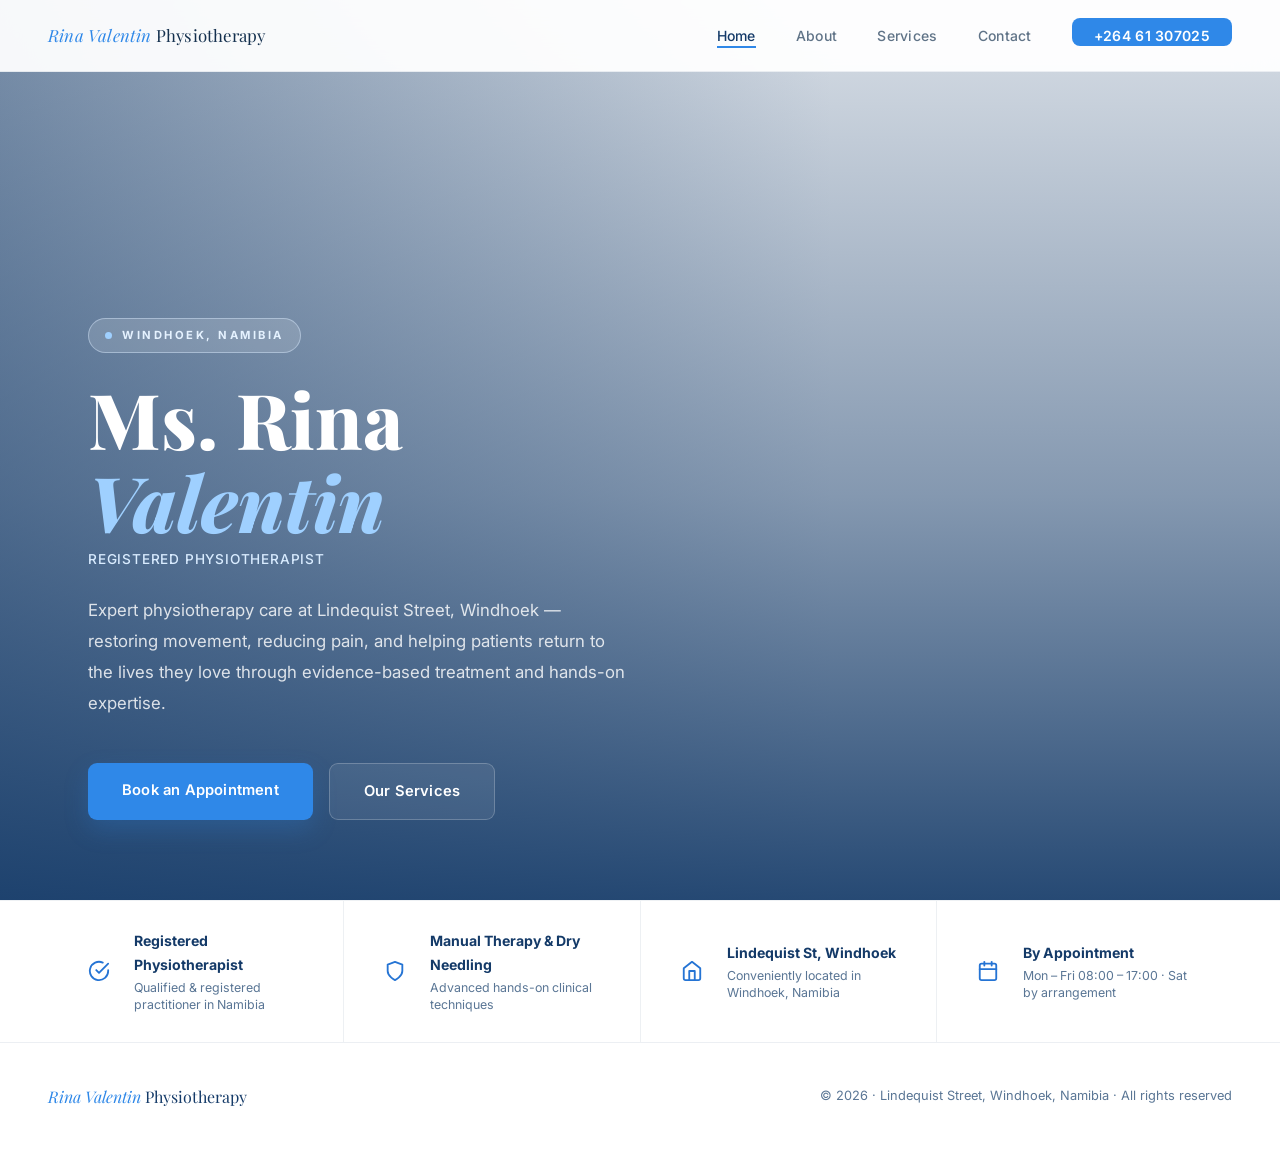
==== index.html @ 6bdd48c7 "Initial site upload" ====
<!DOCTYPE html>
<html lang="en">
<head>
  <meta charset="UTF-8" />
  <meta name="viewport" content="width=device-width, initial-scale=1.0" />
  <title>Rina Valentin Physiotherapy | Windhoek, Namibia</title>
  <meta name="description" content="Ms. Rina Valentin — Registered Physiotherapist in Windhoek, Namibia. Specialising in musculoskeletal rehabilitation, sports injuries, manual therapy, and pain management." />
  <link href="https://fonts.googleapis.com/css2?family=Playfair+Display:ital,wght@0,700;0,800;1,700&family=Inter:wght@300;400;500;600;700&display=swap" rel="stylesheet" />
  <link rel="stylesheet" href="styles.css" />
  <style>
    /* ── HOME-ONLY STYLES ─────────────────── */
    .hero {
      position: relative; height: 100vh; min-height: 650px;
      display: flex; align-items: flex-end; overflow: hidden;
    }
    .hero-bg {
      position: absolute; inset: 0;
      background-image: url('https://images.unsplash.com/photo-1559757148-5c350d0d3c56?auto=format&fit=crop&w=1800&q=85');
      background-size: cover; background-position: center 35%;
      transform: scale(1.04); transition: transform 8s ease-out;
    }
    .hero-bg.loaded { transform: scale(1); }
    .hero-overlay {
      position: absolute; inset: 0;
      background:
        linear-gradient(to top, rgba(20,58,104,0.92) 0%, rgba(20,58,104,0.52) 45%, rgba(20,58,104,0.16) 100%),
        linear-gradient(to right, rgba(20,58,104,0.48) 0%, transparent 65%);
    }
    .hero-content {
      position: relative; z-index: 1; width: 100%;
      max-width: 1200px; margin: 0 auto; padding: 0 3rem 5rem;
    }
    .hero-tag {
      display: inline-flex; align-items: center; gap: 10px;
      background: rgba(255,255,255,0.14);
      border: 1px solid rgba(217,236,255,0.45);
      color: #e5f2ff; font-size: 0.7rem;
      font-weight: 700; letter-spacing: 2.5px;
      text-transform: uppercase; padding: 7px 16px;
      border-radius: 100px; margin-bottom: 1.5rem;
    }
    .hero-dot {
      width: 7px; height: 7px; border-radius: 50%; background: #9fd0ff;
      animation: blink 2.2s ease-in-out infinite;
    }
    @keyframes blink { 0%,100%{opacity:1;} 50%{opacity:0.25;} }
    .hero-content h1 {
      font-family: 'Playfair Display', serif;
      font-size: clamp(3.2rem, 6vw, 5.5rem);
      font-weight: 800; color: var(--white); line-height: 1.08; margin-bottom: 0.3rem;
    }
    .hero-content h1 em { font-style: italic; color: #9fd0ff; }
    .hero-specialty {
      font-size: 0.85rem; font-weight: 500; color: #d9ecff;
      letter-spacing: 0.8px; text-transform: uppercase; margin-bottom: 1.5rem;
    }
    .hero-desc { color: rgba(255,255,255,0.82); font-size: 1.05rem; max-width: 540px; line-height: 1.85; margin-bottom: 2.75rem; }
    .hero-actions { display: flex; gap: 1rem; flex-wrap: wrap; }
  </style>
</head>
<body>

<nav>
  <a href="index.html" class="nav-brand"><em>Rina Valentin</em> Physiotherapy</a>
  <ul class="nav-links">
    <li><a href="index.html" class="active">Home</a></li>
    <li><a href="about.html">About</a></li>
    <li><a href="services.html">Services</a></li>
    <li><a href="contact.html">Contact</a></li>
    <li><a href="tel:+264613070258" class="nav-cta">+264 61 307025</a></li>
  </ul>
</nav>

<!-- HERO -->
<section class="hero">
  <div class="hero-bg" id="heroBg"></div>
  <div class="hero-overlay"></div>
  <div class="hero-content">
    <div class="hero-tag"><span class="hero-dot"></span>Windhoek, Namibia</div>
    <h1>Ms. Rina<br><em>Valentin</em></h1>
    <p class="hero-specialty">Registered Physiotherapist</p>
    <p class="hero-desc">
      Expert physiotherapy care at Lindequist Street, Windhoek — restoring movement, reducing pain, and helping patients return to the lives they love through evidence-based treatment and hands-on expertise.
    </p>
    <div class="hero-actions">
      <a href="contact.html" class="btn btn-primary">Book an Appointment</a>
      <a href="services.html" class="btn btn-ghost">Our Services</a>
    </div>
  </div>
</section>

<!-- CREDENTIAL BAR -->
<div class="cred-bar">
  <div class="cred-inner">

    <div class="cred-item">
      <div class="cred-icon">
        <svg viewBox="0 0 24 24" fill="none" stroke="#2574d4" stroke-width="2" stroke-linecap="round" stroke-linejoin="round">
          <path d="M22 11.08V12a10 10 0 1 1-5.93-9.14"/>
          <polyline points="22 4 12 14.01 9 11.01"/>
        </svg>
      </div>
      <div>
        <h4>Registered Physiotherapist</h4>
        <p>Qualified &amp; registered practitioner in Namibia</p>
      </div>
    </div>

    <div class="cred-item">
      <div class="cred-icon">
        <svg viewBox="0 0 24 24" fill="none" stroke="#2574d4" stroke-width="2" stroke-linecap="round" stroke-linejoin="round">
          <path d="M12 22s8-4 8-10V5l-8-3-8 3v7c0 6 8 10 8 10z"/>
        </svg>
      </div>
      <div>
        <h4>Manual Therapy &amp; Dry Needling</h4>
        <p>Advanced hands-on clinical techniques</p>
      </div>
    </div>

    <div class="cred-item">
      <div class="cred-icon">
        <svg viewBox="0 0 24 24" fill="none" stroke="#2574d4" stroke-width="2" stroke-linecap="round" stroke-linejoin="round">
          <path d="M3 9l9-7 9 7v11a2 2 0 0 1-2 2H5a2 2 0 0 1-2-2z"/>
          <polyline points="9 22 9 12 15 12 15 22"/>
        </svg>
      </div>
      <div>
        <h4>Lindequist St, Windhoek</h4>
        <p>Conveniently located in Windhoek, Namibia</p>
      </div>
    </div>

    <div class="cred-item">
      <div class="cred-icon">
        <svg viewBox="0 0 24 24" fill="none" stroke="#2574d4" stroke-width="2" stroke-linecap="round" stroke-linejoin="round">
          <rect x="3" y="4" width="18" height="18" rx="2" ry="2"/>
          <line x1="16" y1="2" x2="16" y2="6"/><line x1="8" y1="2" x2="8" y2="6"/>
          <line x1="3" y1="10" x2="21" y2="10"/>
        </svg>
      </div>
      <div>
        <h4>By Appointment</h4>
        <p>Mon – Fri 08:00 – 17:00 · Sat by arrangement</p>
      </div>
    </div>

  </div>
</div>

<footer>
  <div class="footer-brand"><em>Rina Valentin</em> Physiotherapy</div>
  <small>&copy; 2026 · Lindequist Street, Windhoek, Namibia · All rights reserved</small>
</footer>

<script>
  window.addEventListener('load', () => {
    document.getElementById('heroBg').classList.add('loaded');
  });
</script>
</body>
</html>
---- styles.css ----
/* ── RESET & VARS ──────────────────────────────── */
*, *::before, *::after { box-sizing: border-box; margin: 0; padding: 0; }

:root {
  --navy:   #143a68;
  --blue:   #1f5d9f;
  --mid:    #3b7fc7;
  --accent: #2f88e8;
  --teal:   #66aee8;
  --gold:   #7fb5f0;
  --cream:  #f7fbff;
  --light:  #edf5ff;
  --muted:  #5a7695;
  --text:   #14304e;
  --white:  #ffffff;
}

html { scroll-behavior: smooth; }

body {
  font-family: 'Inter', sans-serif;
  color: var(--text);
  background: var(--white);
  line-height: 1.7;
  overflow-x: hidden;
}

::-webkit-scrollbar { width: 5px; }
::-webkit-scrollbar-track { background: #dce9f7; }
::-webkit-scrollbar-thumb { background: var(--accent); border-radius: 3px; }

/* ── NAV ───────────────────────────────────────── */
nav {
  position: fixed; top: 0; left: 0; right: 0; z-index: 200;
  display: flex; align-items: center; justify-content: space-between;
  padding: 0 3rem; height: 72px;
  background: rgba(255,255,255,0.94);
  backdrop-filter: blur(20px);
  border-bottom: 1px solid rgba(20,58,104,0.08);
}

.nav-brand {
  font-family: 'Playfair Display', serif;
  font-size: 1.05rem; color: var(--text); letter-spacing: 0.2px;
  text-decoration: none;
}
.nav-brand em { color: var(--accent); font-style: italic; }

.nav-links { display: flex; gap: 2.5rem; list-style: none; align-items: center; }
.nav-links a {
  color: rgba(20,48,78,0.68); font-size: 0.875rem;
  font-weight: 500; text-decoration: none;
  letter-spacing: 0.3px; transition: color 0.2s;
  position: relative; padding-bottom: 2px;
}
.nav-links a::after {
  content: ''; position: absolute; bottom: -2px; left: 0; right: 0;
  height: 2px; background: var(--accent);
  transform: scaleX(0); transition: transform 0.25s;
  transform-origin: left;
}
.nav-links a:hover { color: var(--navy); }
.nav-links a:hover::after { transform: scaleX(1); }
.nav-links a.active { color: var(--navy); }
.nav-links a.active::after { transform: scaleX(1); }

.nav-cta {
  background: var(--accent) !important;
  color: var(--white) !important;
  padding: 9px 22px; border-radius: 8px;
  font-weight: 600 !important;
  transition: background 0.2s, transform 0.2s !important;
}
.nav-cta::after { display: none !important; }
.nav-cta:hover {
  background: #1b62c0 !important;
  transform: translateY(-1px);
  color: var(--white) !important;
}

/* ── BUTTONS ───────────────────────────────────── */
.btn {
  display: inline-block; padding: 15px 34px;
  border-radius: 9px; font-weight: 600; font-size: 0.92rem;
  text-decoration: none; transition: all 0.25s; cursor: pointer;
  letter-spacing: 0.2px;
}
.btn-primary {
  background: var(--accent); color: var(--white);
  box-shadow: 0 10px 24px rgba(47,136,232,0.22);
}
.btn-primary:hover {
  background: #236fc3; transform: translateY(-2px);
  box-shadow: 0 14px 30px rgba(47,136,232,0.28);
}
.btn-ghost {
  background: rgba(255,255,255,0.08); color: var(--white);
  border: 1px solid rgba(255,255,255,0.22);
}
.btn-ghost:hover {
  background: rgba(255,255,255,0.15);
  border-color: rgba(255,255,255,0.45);
}
.btn-outline {
  background: transparent; color: var(--accent);
  border: 2px solid var(--accent);
}
.btn-outline:hover {
  background: var(--accent); color: var(--white);
}

/* ── PAGE HERO (inner pages) ───────────────────── */
.page-hero {
  height: 360px; position: relative;
  display: flex; align-items: flex-end;
  overflow: hidden;
}
.page-hero-bg {
  position: absolute; inset: 0;
  background-size: cover; background-position: center 30%;
}
.page-hero-overlay {
  position: absolute; inset: 0;
  background: linear-gradient(to top, rgba(20,58,104,0.9) 0%, rgba(20,58,104,0.45) 58%, rgba(20,58,104,0.16) 100%);
}
.page-hero-content {
  position: relative; z-index: 1;
  width: 100%; max-width: 1200px;
  margin: 0 auto; padding: 0 3rem 3.5rem;
}
.page-hero-eyebrow {
  display: inline-flex; align-items: center; gap: 10px;
  font-size: 0.7rem; font-weight: 700; letter-spacing: 2.5px;
  text-transform: uppercase; color: #d9ecff; margin-bottom: 0.75rem;
}
.page-hero-eyebrow::before {
  content: ''; display: block; width: 24px; height: 2px; background: #d9ecff;
}
.page-hero h1 {
  font-family: 'Playfair Display', serif;
  font-size: clamp(2.4rem, 4vw, 3.8rem);
  font-weight: 800; color: var(--white); line-height: 1.1;
}
.page-hero h1 em { color: var(--gold); font-style: italic; }

/* ── SECTION COMMONS ───────────────────────────── */
.section-inner { max-width: 1200px; margin: 0 auto; }

.eyebrow {
  display: inline-flex; align-items: center; gap: 12px;
  font-size: 0.7rem; font-weight: 700; letter-spacing: 2.5px;
  text-transform: uppercase; color: var(--accent); margin-bottom: 1rem;
}
.eyebrow::before { content: ''; display: block; width: 28px; height: 2px; background: currentColor; }
.eyebrow-light { color: var(--teal); }

.section-h {
  font-family: 'Playfair Display', serif;
  font-size: clamp(2rem, 3.5vw, 2.9rem);
  font-weight: 800; line-height: 1.18; margin-bottom: 1.25rem;
}
.section-sub {
  font-size: 1.05rem; color: var(--muted);
  max-width: 600px; line-height: 1.85;
}

/* ── CREDENTIAL BAR ────────────────────────────── */
.cred-bar {
  background: var(--white);
  border-top: 1px solid rgba(20,58,104,0.07);
  padding: 0 3rem;
}
.cred-inner {
  max-width: 1200px; margin: 0 auto;
  display: flex; align-items: stretch;
}
.cred-item {
  flex: 1; display: flex; align-items: center; gap: 1rem;
  padding: 1.75rem 2rem;
  border-right: 1px solid rgba(20,58,104,0.08);
}
.cred-item:last-child { border-right: none; }
.cred-icon { width: 38px; height: 38px; flex-shrink: 0; display: flex; align-items: center; justify-content: center; }
.cred-icon svg { width: 22px; height: 22px; }
.cred-item h4 { font-size: 0.88rem; font-weight: 700; color: var(--navy); margin-bottom: 2px; }
.cred-item p { font-size: 0.775rem; color: var(--muted); line-height: 1.4; }

/* ── ABOUT PAGE ────────────────────────────────── */
.about-section { padding: 7rem 3rem; background: linear-gradient(180deg, var(--white) 0%, var(--cream) 100%); }

.about-layout {
  display: grid; grid-template-columns: 1fr 1fr;
  gap: 6rem; align-items: center; margin-top: 4.5rem;
}
.about-photo-wrap { position: relative; }
.about-photo {
  width: 100%; aspect-ratio: 4/5; object-fit: cover;
  border-radius: 18px; display: block;
  box-shadow: 0 28px 56px rgba(31,93,159,0.14);
}
.about-photo-badge {
  position: absolute; bottom: -20px; right: -20px;
  background: linear-gradient(135deg, #2f88e8 0%, #67aee7 100%); border-radius: 14px;
  padding: 1.25rem 1.5rem;
  box-shadow: 0 16px 34px rgba(47,136,232,0.2); color: var(--white);
  text-align: center;
}
.about-photo-badge strong {
  display: block; font-size: 1.15rem;
  font-family: 'Playfair Display', serif; font-weight: 800; line-height: 1.3;
}
.about-photo-badge span { font-size: 0.7rem; opacity: 0.75; text-transform: uppercase; letter-spacing: 1px; }

.about-text-wrap p { font-size: 1rem; color: #374a5e; line-height: 1.9; margin-bottom: 1.3rem; }

blockquote.pull {
  margin: 2rem 0; padding: 1.5rem 1.75rem;
  background: #f2f8ff; border-left: 4px solid var(--accent);
  border-radius: 0 12px 12px 0;
  box-shadow: 0 8px 22px rgba(31,93,159,0.08);
}
blockquote.pull p {
  font-family: 'Playfair Display', serif; font-size: 1.1rem;
  font-style: italic; color: var(--navy); margin: 0 0 0.5rem;
}
blockquote.pull cite { font-size: 0.8rem; color: var(--muted); font-style: normal; font-weight: 600; }

.about-tags { display: flex; flex-wrap: wrap; gap: 0.6rem; margin-top: 0.5rem; }
.tag {
  font-size: 0.8rem; font-weight: 600; padding: 6px 14px;
  border-radius: 100px; background: #f3f8ff;
  border: 1px solid #cfe1f4; color: var(--blue);
}

/* ── SERVICES PAGE ─────────────────────────────── */
.services-section { padding: 7rem 3rem; background: linear-gradient(180deg, #f4f9ff 0%, #eaf3ff 100%); }
.services-section .section-h { color: var(--navy); }
.services-section .section-sub { color: var(--muted); }

.services-grid {
  display: grid; grid-template-columns: repeat(3, 1fr);
  gap: 1.5rem; margin-top: 3.5rem;
}
.svc-card {
  position: relative; overflow: hidden;
  border-radius: 16px; border: 1px solid #d7e6f5;
  transition: all 0.3s;
  background: var(--white);
  box-shadow: 0 14px 34px rgba(31,93,159,0.08);
}
.svc-img {
  width: 100%; height: 200px; object-fit: cover; display: block;
  filter: brightness(0.82) saturate(0.9);
  transition: filter 0.4s, transform 0.4s;
}
.svc-card:hover .svc-img { filter: brightness(0.74) saturate(0.85); transform: scale(1.04); }
.svc-body { padding: 1.5rem 1.5rem 1.75rem; background: var(--white); }
.svc-line {
  width: 28px; height: 2px;
  background: linear-gradient(90deg, var(--accent), #8dc3f5);
  border-radius: 2px; margin-bottom: 0.75rem; transition: width 0.3s;
}
.svc-card:hover .svc-line { width: 52px; }
.svc-body h3 { font-size: 1rem; font-weight: 700; color: var(--navy); margin-bottom: 0.5rem; }
.svc-body p { font-size: 0.85rem; color: var(--muted); line-height: 1.7; }

/* ── QUOTE STRIP ───────────────────────────────── */
.quote-strip {
  background: linear-gradient(135deg, #eef6ff 0%, #dfeeff 100%);
  padding: 5rem 3rem; text-align: center;
  border-top: 1px solid #d6e6f8;
  border-bottom: 1px solid #d6e6f8;
}
.quote-strip blockquote {
  max-width: 780px; margin: 0 auto;
  font-family: 'Playfair Display', serif;
  font-size: clamp(1.25rem, 2.2vw, 1.85rem);
  font-weight: 700; color: var(--navy); line-height: 1.55; margin-bottom: 1.25rem;
}
.quote-strip blockquote::before {
  content: '"'; display: block; font-size: 5rem;
  color: rgba(47,136,232,0.14); line-height: 0.8;
  margin-bottom: 1rem; font-family: 'Playfair Display', serif;
}
.quote-strip cite {
  font-size: 0.82rem; color: var(--muted);
  font-style: normal; font-weight: 600; letter-spacing: 0.5px; text-transform: uppercase;
}

/* ── CONTACT PAGE ──────────────────────────────── */
.contact-section { padding: 7rem 3rem; background: var(--light); }

.contact-layout {
  display: grid; grid-template-columns: 1fr 1.5fr;
  gap: 4rem; align-items: start; margin-top: 4rem;
}
.contact-stack { display: flex; flex-direction: column; gap: 1rem; }
.cinfo {
  display: flex; gap: 1.25rem; align-items: flex-start;
  background: var(--white); border-radius: 14px; padding: 1.4rem 1.5rem;
  border: 1px solid #dce5f0;
  transition: box-shadow 0.2s, transform 0.2s;
}
.cinfo:hover { box-shadow: 0 8px 30px rgba(37,116,212,0.1); transform: translateY(-2px); }
.cinfo-ico {
  width: 42px; height: 42px; flex-shrink: 0;
  background: linear-gradient(135deg, var(--accent) 0%, #78b9f1 100%);
  border-radius: 10px; display: flex; align-items: center; justify-content: center;
}
.cinfo-ico svg { width: 18px; height: 18px; }
.cinfo h4 { font-size: 0.68rem; font-weight: 700; letter-spacing: 2px; text-transform: uppercase; color: var(--accent); margin-bottom: 4px; }
.cinfo p, .cinfo a { font-size: 0.92rem; color: var(--text); text-decoration: none; line-height: 1.6; }
.cinfo a:hover { color: var(--accent); }

.hours-block { background: var(--white); border-radius: 14px; padding: 1.5rem; border: 1px solid #dce5f0; }
.hours-block h4 { font-size: 0.68rem; font-weight: 700; letter-spacing: 2px; text-transform: uppercase; color: var(--accent); margin-bottom: 1rem; }
.hrow { display: flex; justify-content: space-between; font-size: 0.88rem; padding: 9px 0; border-bottom: 1px solid #f0f4f9; color: #374a5e; }
.hrow:last-child { border-bottom: none; }
.hrow span:last-child { font-weight: 700; color: var(--navy); }

.map-frame { border-radius: 18px; overflow: hidden; border: 1px solid #dce5f0; box-shadow: 0 12px 40px rgba(31,93,159,0.1); height: 100%; min-height: 460px; }
.map-frame iframe { width: 100%; height: 100%; min-height: 460px; border: none; display: block; }

/* ── FOOTER ────────────────────────────────────── */
footer {
  background: var(--white); padding: 2.5rem 3rem;
  display: flex; flex-wrap: wrap;
  align-items: center; justify-content: space-between; gap: 1rem;
  border-top: 1px solid rgba(20,58,104,0.08);
}
.footer-brand { font-family: 'Playfair Display', serif; color: var(--navy); font-size: 1rem; }
.footer-brand em { color: var(--accent); font-style: italic; }
footer small { color: var(--muted); font-size: 0.8rem; }

/* ── FADE-IN ────────────────────────────────────── */
.fade-up { opacity: 0; transform: translateY(24px); transition: opacity 0.55s ease, transform 0.55s ease; }
.fade-up.visible { opacity: 1; transform: translateY(0); }

/* ── RESPONSIVE ────────────────────────────────── */
@media (max-width: 960px) {
  nav { padding: 0 1.5rem; }
  .page-hero-content { padding: 0 1.5rem 3rem; }
  .about-layout { grid-template-columns: 1fr; gap: 3.5rem; }
  .about-photo-wrap { max-width: 480px; }
  .services-grid { grid-template-columns: 1fr 1fr; }
  .contact-layout { grid-template-columns: 1fr; }
  .map-frame { min-height: 300px; }
  .map-frame iframe { min-height: 300px; }
  .cred-inner { flex-wrap: wrap; }
  .cred-item { flex: 1 1 45%; border-right: none; border-bottom: 1px solid rgba(20,58,104,0.08); }
  .about-section, .services-section, .contact-section { padding: 5rem 1.5rem; }
}
@media (max-width: 600px) {
  .nav-links { display: none; }
  .services-grid { grid-template-columns: 1fr; }
  .about-photo-badge { right: 0; bottom: -16px; }
}
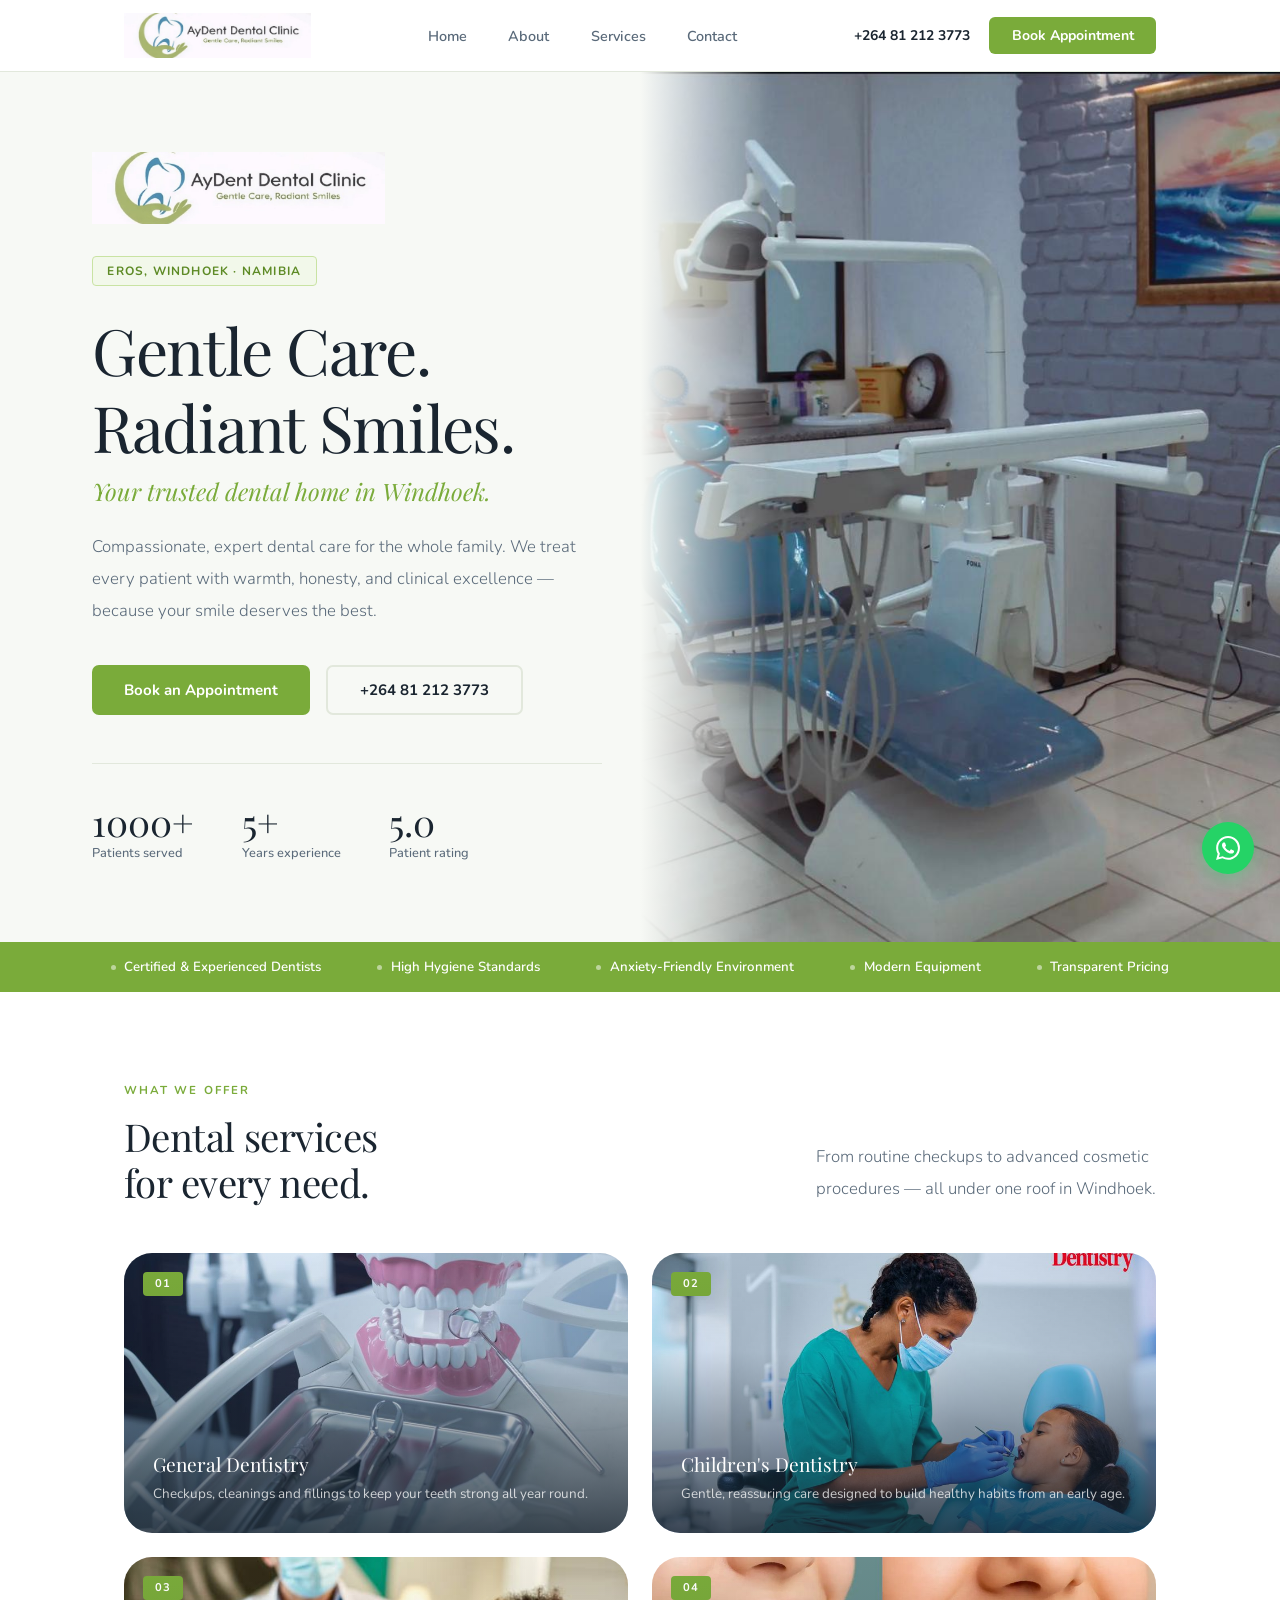
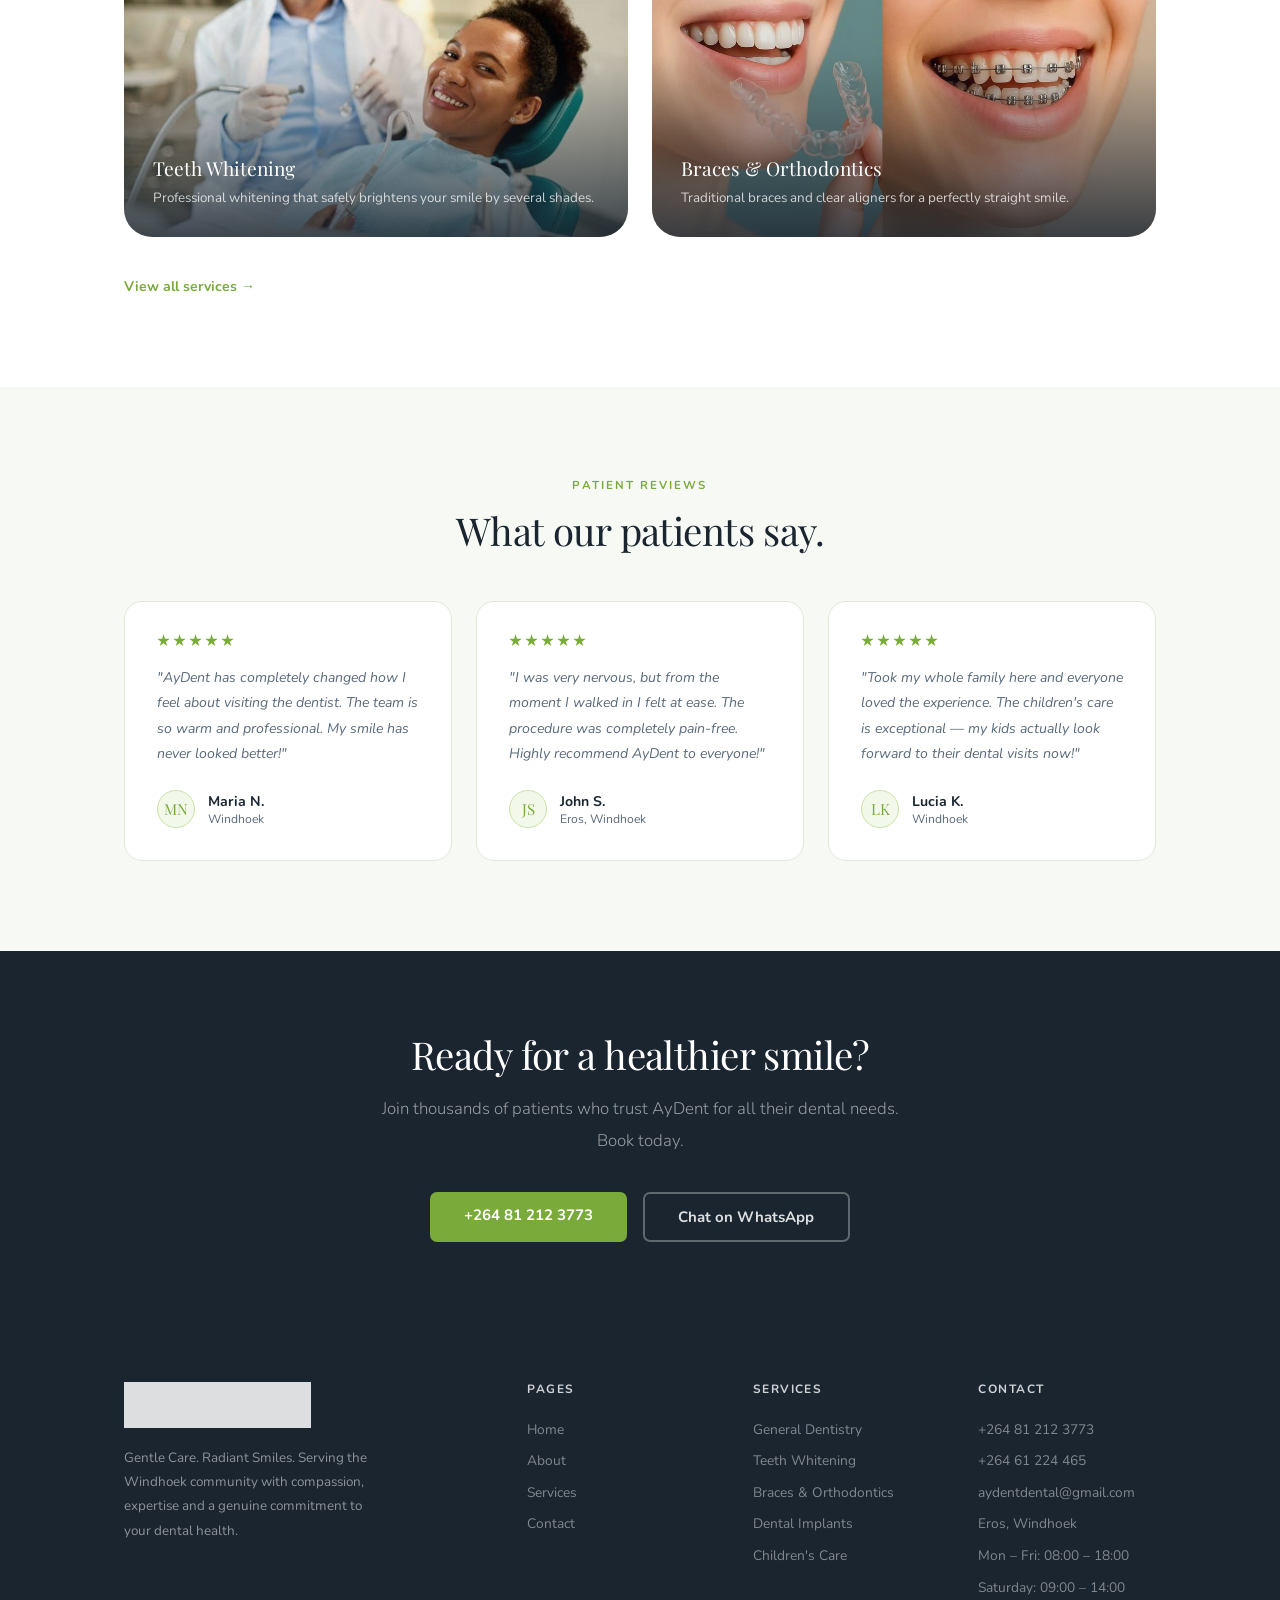
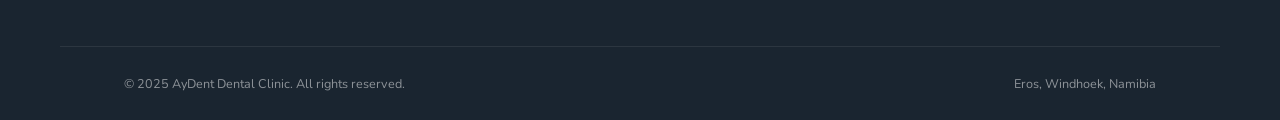
==== commit 143a0a13: "Add files via upload" ====
--- a/index.html
+++ b/index.html
@@ -1,162 +1,932 @@
 <!DOCTYPE html>
 <html lang="en">
 <head>
-  <meta charset="UTF-8" />
-  <meta name="viewport" content="width=device-width, initial-scale=1.0" />
-  <title>Rina Valentin Physiotherapy | Windhoek, Namibia</title>
-  <meta name="description" content="Ms. Rina Valentin — Registered Physiotherapist in Windhoek, Namibia. Specialising in musculoskeletal rehabilitation, sports injuries, manual therapy, and pain management." />
-  <link href="https://fonts.googleapis.com/css2?family=Playfair+Display:ital,wght@0,700;0,800;1,700&family=Inter:wght@300;400;500;600;700&display=swap" rel="stylesheet" />
-  <link rel="stylesheet" href="styles.css" />
-  <style>
-    /* ── HOME-ONLY STYLES ─────────────────── */
-    .hero {
-      position: relative; height: 100vh; min-height: 650px;
-      display: flex; align-items: flex-end; overflow: hidden;
-    }
-    .hero-bg {
-      position: absolute; inset: 0;
-      background-image: url('https://images.unsplash.com/photo-1559757148-5c350d0d3c56?auto=format&fit=crop&w=1800&q=85');
-      background-size: cover; background-position: center 35%;
-      transform: scale(1.04); transition: transform 8s ease-out;
-    }
-    .hero-bg.loaded { transform: scale(1); }
-    .hero-overlay {
-      position: absolute; inset: 0;
-      background:
-        linear-gradient(to top, rgba(20,58,104,0.92) 0%, rgba(20,58,104,0.52) 45%, rgba(20,58,104,0.16) 100%),
-        linear-gradient(to right, rgba(20,58,104,0.48) 0%, transparent 65%);
-    }
-    .hero-content {
-      position: relative; z-index: 1; width: 100%;
-      max-width: 1200px; margin: 0 auto; padding: 0 3rem 5rem;
-    }
-    .hero-tag {
-      display: inline-flex; align-items: center; gap: 10px;
-      background: rgba(255,255,255,0.14);
-      border: 1px solid rgba(217,236,255,0.45);
-      color: #e5f2ff; font-size: 0.7rem;
-      font-weight: 700; letter-spacing: 2.5px;
-      text-transform: uppercase; padding: 7px 16px;
-      border-radius: 100px; margin-bottom: 1.5rem;
-    }
-    .hero-dot {
-      width: 7px; height: 7px; border-radius: 50%; background: #9fd0ff;
-      animation: blink 2.2s ease-in-out infinite;
-    }
-    @keyframes blink { 0%,100%{opacity:1;} 50%{opacity:0.25;} }
-    .hero-content h1 {
-      font-family: 'Playfair Display', serif;
-      font-size: clamp(3.2rem, 6vw, 5.5rem);
-      font-weight: 800; color: var(--white); line-height: 1.08; margin-bottom: 0.3rem;
-    }
-    .hero-content h1 em { font-style: italic; color: #9fd0ff; }
-    .hero-specialty {
-      font-size: 0.85rem; font-weight: 500; color: #d9ecff;
-      letter-spacing: 0.8px; text-transform: uppercase; margin-bottom: 1.5rem;
-    }
-    .hero-desc { color: rgba(255,255,255,0.82); font-size: 1.05rem; max-width: 540px; line-height: 1.85; margin-bottom: 2.75rem; }
-    .hero-actions { display: flex; gap: 1rem; flex-wrap: wrap; }
-  </style>
+<meta charset="UTF-8">
+<meta name="viewport" content="width=device-width,initial-scale=1.0">
+<title>AyDent Dental Clinic | Windhoek, Namibia</title>
+<meta name="description" content="AyDent Dental Clinic — Gentle Care. Radiant Smiles. Professional dental care in Eros, Windhoek. Book today: +264 81 212 3773.">
+<meta name="keywords" content="dentist Windhoek, dental clinic Namibia, AyDent, teeth whitening, braces, implants, Eros Windhoek">
+<link rel="preconnect" href="https://fonts.googleapis.com">
+<link rel="preconnect" href="https://fonts.gstatic.com" crossorigin>
+<link href="https://fonts.googleapis.com/css2?family=Playfair+Display:ital,wght@0,400;0,600;1,400&family=Nunito:wght@300;400;500;600;700&display=swap" rel="stylesheet">
+<style>
+/* ─── TOKENS ─── */
+:root{
+  --green:     #7aab3a;
+  --green-dark:#5d8a25;
+  --green-pale:#f2f8ea;
+  --green-mid: #c9e3a3;
+  --blue:      #3a82c4;
+  --blue-dark: #2668a8;
+  --blue-pale: #eaf3fb;
+  --blue-mid:  #afd1ef;
+  --ink:       #1a2530;
+  --ink-60:    #5a6a7a;
+  --ink-20:    #d0d8e0;
+  --white:     #ffffff;
+  --off:       #f7f9f5;
+  --line:      #e2e8dc;
+  --r:         10px;
+  --r-lg:      18px;
+  --r-xl:      28px;
+}
+*,*::before,*::after{box-sizing:border-box;margin:0;padding:0;}
+html{font-size:16px;}
+body{font-family:'Nunito',sans-serif;color:var(--ink);background:var(--white);-webkit-font-smoothing:antialiased;overflow-x:hidden;}
+img{display:block;max-width:100%;}
+a{color:inherit;text-decoration:none;}
+button,input,textarea,select{font-family:inherit;font-size:inherit;}
+
+/* ─── TYPOGRAPHY ─── */
+h1,h2,h3,h4{font-family:'Playfair Display',serif;font-weight:400;line-height:1.2;}
+h1{font-size:clamp(2.6rem,5vw,4.5rem);letter-spacing:-.02em;}
+h2{font-size:clamp(1.8rem,3vw,2.8rem);letter-spacing:-.015em;}
+h3{font-size:1.18rem;}
+.eyebrow{font-family:'Nunito',sans-serif;font-size:.72rem;font-weight:700;letter-spacing:.18em;text-transform:uppercase;color:var(--green);margin-bottom:.9rem;display:block;}
+.lead{font-size:1.05rem;font-weight:300;line-height:1.9;color:var(--ink-60);max-width:520px;}
+
+/* ─── LAYOUT ─── */
+.wrap{max-width:1160px;margin:0 auto;padding:0 5%;}
+.section{padding:90px 0;}
+
+/* ─── REVEAL ─── */
+.reveal{opacity:0;transform:translateY(30px);transition:opacity .6s ease,transform .6s ease;}
+.reveal.visible{opacity:1;transform:translateY(0);}
+.reveal-left{opacity:0;transform:translateX(-34px);transition:opacity .6s ease,transform .6s ease;}
+.reveal-left.visible{opacity:1;transform:translateX(0);}
+.reveal-right{opacity:0;transform:translateX(34px);transition:opacity .6s ease,transform .6s ease;}
+.reveal-right.visible{opacity:1;transform:translateX(0);}
+.d1{transition-delay:.1s;} .d2{transition-delay:.2s;} .d3{transition-delay:.3s;}
+.d4{transition-delay:.4s;} .d5{transition-delay:.5s;}
+
+/* ─── PAGE SYSTEM ─── */
+.page{display:none;}
+.page.active{display:block;}
+
+/* ─── NAVBAR ─── */
+.navbar{position:fixed;inset-inline:0;top:0;z-index:900;height:72px;background:rgba(255,255,255,.94);backdrop-filter:blur(20px);border-bottom:1px solid var(--line);transition:box-shadow .3s;}
+.navbar.shadow{box-shadow:0 1px 22px rgba(0,0,0,.08);}
+.navbar__inner{max-width:1160px;margin:0 auto;padding:0 5%;height:100%;display:flex;align-items:center;justify-content:space-between;gap:2rem;}
+.navbar__logo{cursor:pointer;}
+.navbar__logo img{height:46px;object-fit:contain;}
+.navbar__links{display:flex;list-style:none;gap:2.6rem;}
+.navbar__links a{font-size:.9rem;font-weight:600;color:var(--ink-60);cursor:pointer;padding-bottom:2px;border-bottom:2px solid transparent;transition:color .2s,border-color .2s;}
+.navbar__links a:hover,.navbar__links a.active{color:var(--green);border-bottom-color:var(--green);}
+.navbar__right{display:flex;align-items:center;gap:1.2rem;}
+.phone-link{font-size:.87rem;font-weight:700;color:var(--ink);transition:color .2s;}
+.phone-link:hover{color:var(--green);}
+.btn-book{background:var(--green);color:#fff;padding:.55rem 1.4rem;border-radius:6px;font-size:.88rem;font-weight:700;border:none;cursor:pointer;transition:background .2s,transform .15s;white-space:nowrap;}
+.btn-book:hover{background:var(--green-dark);transform:translateY(-1px);}
+.hamburger{display:none;flex-direction:column;gap:5px;cursor:pointer;background:none;border:none;padding:4px;}
+.hamburger span{display:block;width:22px;height:2px;background:var(--ink);border-radius:2px;transition:transform .3s,opacity .3s;}
+.hamburger.open span:nth-child(1){transform:rotate(45deg) translate(5px,5px);}
+.hamburger.open span:nth-child(2){opacity:0;}
+.hamburger.open span:nth-child(3){transform:rotate(-45deg) translate(5px,-5px);}
+
+/* ─── DRAWER ─── */
+.drawer{display:none;position:fixed;inset:0;z-index:1000;}
+.drawer.open{display:block;}
+.drawer__backdrop{position:absolute;inset:0;background:rgba(0,0,0,.3);}
+.drawer__panel{position:absolute;top:0;right:0;width:270px;height:100%;background:#fff;padding:2rem 1.8rem;display:flex;flex-direction:column;gap:1.2rem;box-shadow:-4px 0 24px rgba(0,0,0,.1);}
+.drawer__close{align-self:flex-end;background:none;border:none;font-size:1.4rem;cursor:pointer;color:var(--ink);line-height:1;}
+.drawer__links{list-style:none;display:flex;flex-direction:column;gap:.9rem;margin-top:.5rem;}
+.drawer__links a{font-size:1rem;font-weight:600;color:var(--ink);padding:.5rem 0;border-bottom:1px solid var(--line);display:block;cursor:pointer;}
+.drawer__cta{margin-top:auto;background:var(--green);color:#fff;text-align:center;padding:.9rem;border-radius:7px;font-weight:700;font-size:.95rem;cursor:pointer;border:none;}
+
+/* ─── BUTTONS ─── */
+.btn-primary{display:inline-block;background:var(--green);color:#fff;padding:.82rem 2rem;border-radius:7px;font-size:.94rem;font-weight:700;border:none;cursor:pointer;transition:background .2s,transform .15s;}
+.btn-primary:hover{background:var(--green-dark);transform:translateY(-1px);}
+.btn-ghost{display:inline-block;background:transparent;color:var(--ink);padding:.82rem 2rem;border-radius:7px;font-size:.94rem;font-weight:700;border:2px solid var(--line);cursor:pointer;transition:border-color .2s,color .2s,transform .15s;}
+.btn-ghost:hover{border-color:var(--green);color:var(--green);transform:translateY(-1px);}
+.btn-green{background:var(--green);color:#fff;padding:.82rem 2.1rem;border-radius:7px;font-size:.94rem;font-weight:700;border:none;cursor:pointer;transition:background .2s,transform .15s;display:inline-block;}
+.btn-green:hover{background:var(--green-dark);transform:translateY(-1px);}
+.btn-outline-light{background:transparent;color:rgba(255,255,255,.85);padding:.82rem 2.1rem;border-radius:7px;font-size:.94rem;font-weight:700;border:2px solid rgba(255,255,255,.3);cursor:pointer;transition:border-color .2s,color .2s;display:inline-block;}
+.btn-outline-light:hover{border-color:rgba(255,255,255,.7);color:#fff;}
+
+/* ─── TRUST STRIP ─── */
+.trust-strip{background:var(--green);padding:16px 5%;}
+.trust-strip__inner{max-width:1160px;margin:0 auto;display:flex;justify-content:center;gap:3.5rem;flex-wrap:wrap;}
+.trust-item{display:flex;align-items:center;gap:.55rem;color:#fff;font-size:.83rem;font-weight:600;}
+.trust-item__dot{width:5px;height:5px;border-radius:50%;background:rgba(255,255,255,.5);flex-shrink:0;}
+
+/* ─── PAGE HEADER ─── */
+.page-header{padding:120px 0 70px;background:var(--off);border-bottom:1px solid var(--line);}
+.breadcrumb{font-size:.82rem;color:var(--ink-60);margin-bottom:.5rem;}
+.breadcrumb span{color:var(--green);cursor:pointer;}
+.breadcrumb span:hover{text-decoration:underline;}
+
+/* ─── CTA BAND ─── */
+.cta-band{background:var(--ink);padding:80px 0;text-align:center;}
+.cta-band h2{color:#fff;max-width:620px;margin:0 auto 1rem;}
+.cta-band .lead{color:rgba(255,255,255,.55);margin:0 auto 2.2rem;}
+.cta-band__btns{display:flex;gap:1rem;justify-content:center;flex-wrap:wrap;}
+
+/* ─── FOOTER ─── */
+footer{background:var(--ink);color:rgba(255,255,255,.5);padding:60px 0 28px;}
+.footer__grid{max-width:1160px;margin:0 auto;padding:0 5%;display:grid;grid-template-columns:2fr 1fr 1fr 1fr;gap:3rem;margin-bottom:3rem;}
+.footer__brand img{height:46px;object-fit:contain;filter:brightness(0) invert(1);margin-bottom:1.1rem;opacity:.85;}
+.footer__brand p{font-size:.84rem;line-height:1.8;max-width:260px;}
+footer h4{font-family:'Nunito',sans-serif;color:rgba(255,255,255,.8);font-size:.75rem;font-weight:700;letter-spacing:.12em;text-transform:uppercase;margin-bottom:1.3rem;}
+footer ul{list-style:none;display:flex;flex-direction:column;gap:.6rem;}
+footer ul li a{font-size:.86rem;color:rgba(255,255,255,.45);cursor:pointer;transition:color .2s;}
+footer ul li a:hover{color:var(--green);}
+.footer__bottom{max-width:1160px;margin:0 auto;padding:1.8rem 5% 0;border-top:1px solid rgba(255,255,255,.08);display:flex;justify-content:space-between;align-items:center;flex-wrap:wrap;gap:1rem;font-size:.79rem;}
+
+/* ─── WA FLOAT ─── */
+.wa-float{position:fixed;bottom:26px;right:26px;z-index:800;background:#25D366;color:#fff;width:52px;height:52px;border-radius:50%;display:flex;align-items:center;justify-content:center;box-shadow:0 4px 18px rgba(37,211,102,.4);transition:transform .2s;text-decoration:none;}
+.wa-float:hover{transform:scale(1.1);}
+.wa-float svg{width:24px;height:24px;fill:#fff;}
+
+/* ══ HOME ══════════════════════════════════ */
+.hero{display:grid;grid-template-columns:1fr 1fr;min-height:calc(100vh - 72px);}
+.hero__left{display:flex;flex-direction:column;justify-content:center;padding:80px 6% 80px calc((100vw - 1160px)/2 + 5%);background:var(--off);min-width:0;}
+.hero__right{position:relative;overflow:hidden;min-height:520px;}
+.hero__right img{width:100%;height:100%;object-fit:cover;object-position:center;transition:transform 8s ease;}
+.hero__right:hover img{transform:scale(1.04);}
+.hero__right::after{content:'';position:absolute;inset:0;background:linear-gradient(to right,var(--off) 0%,transparent 20%);pointer-events:none;}
+.hero__logo-wrap{margin-bottom:2rem;}
+.hero__logo-wrap img{height:72px;object-fit:contain;display:block;}
+.hero__tag{display:inline-flex;align-items:center;gap:.5rem;background:var(--green-pale);border:1px solid var(--green-mid);color:var(--green-dark);font-size:.75rem;font-weight:700;letter-spacing:.1em;text-transform:uppercase;padding:.38rem .9rem;border-radius:4px;margin-bottom:1.6rem;width:fit-content;}
+.hero__title{margin-bottom:.6rem;}
+.hero__subtitle{font-family:'Playfair Display',serif;font-size:clamp(1.1rem,2vw,1.5rem);font-style:italic;color:var(--green);margin-bottom:1.5rem;font-weight:400;}
+.hero__body{margin-bottom:2.4rem;}
+.hero__actions{display:flex;gap:1rem;flex-wrap:wrap;}
+.hero__stats{display:flex;gap:3rem;margin-top:3rem;padding-top:2.5rem;border-top:1px solid var(--line);flex-wrap:wrap;}
+.stat__num{font-family:'Playfair Display',serif;font-size:2.3rem;color:var(--ink);line-height:1;margin-bottom:.2rem;}
+.stat__lbl{font-size:.8rem;color:var(--ink-60);font-weight:500;}
+
+/* HOME: image service cards */
+.img-svc-grid{display:grid;grid-template-columns:repeat(2,1fr);gap:1.5rem;}
+.img-svc-card{border-radius:var(--r-xl);overflow:hidden;position:relative;cursor:pointer;height:280px;transition:transform .3s,box-shadow .3s;}
+.img-svc-card:hover{transform:translateY(-6px);box-shadow:0 20px 50px rgba(0,0,0,.18);}
+.img-svc-card img{width:100%;height:100%;object-fit:cover;transition:transform .5s ease;}
+.img-svc-card:hover img{transform:scale(1.06);}
+.img-svc-card__overlay{position:absolute;inset:0;background:linear-gradient(to top,rgba(26,37,48,.82) 0%,rgba(26,37,48,.08) 65%,transparent 100%);display:flex;flex-direction:column;justify-content:flex-end;padding:1.8rem;}
+.img-svc-card__overlay h3{color:#fff;font-size:1.2rem;margin-bottom:.4rem;}
+.img-svc-card__overlay p{color:rgba(255,255,255,.76);font-size:.84rem;line-height:1.6;}
+.img-svc-card__tag{position:absolute;top:1.2rem;left:1.2rem;background:var(--green);color:#fff;font-size:.7rem;font-weight:700;letter-spacing:.1em;text-transform:uppercase;padding:.28rem .75rem;border-radius:4px;}
+.svc-header{display:flex;justify-content:space-between;align-items:flex-end;margin-bottom:3rem;gap:2rem;flex-wrap:wrap;}
+.view-all{display:inline-flex;align-items:center;gap:.4rem;color:var(--green);font-size:.88rem;font-weight:700;margin-top:2.5rem;cursor:pointer;transition:gap .2s;}
+.view-all:hover{gap:.7rem;text-decoration:underline;}
+
+/* TESTIMONIALS */
+.testi-grid{display:grid;grid-template-columns:repeat(3,1fr);gap:1.5rem;margin-top:3rem;}
+.testi{background:var(--white);border-radius:var(--r-lg);padding:2rem;border:1px solid var(--line);transition:box-shadow .25s,transform .25s;}
+.testi:hover{box-shadow:0 8px 28px rgba(0,0,0,.07);transform:translateY(-4px);}
+.stars{display:flex;gap:3px;margin-bottom:1.1rem;}
+.star{width:13px;height:13px;background:var(--green);clip-path:polygon(50% 0%,61% 35%,98% 35%,68% 57%,79% 91%,50% 70%,21% 91%,32% 57%,2% 35%,39% 35%);}
+.testi__text{font-size:.88rem;color:var(--ink-60);line-height:1.8;font-style:italic;margin-bottom:1.5rem;}
+.testi__author{display:flex;align-items:center;gap:.8rem;}
+.avatar{width:38px;height:38px;border-radius:50%;background:var(--green-pale);display:flex;align-items:center;justify-content:center;font-family:'Playfair Display',serif;font-size:.95rem;color:var(--green);flex-shrink:0;border:1px solid var(--green-mid);}
+.author-name{font-size:.88rem;font-weight:700;}
+.author-loc{font-size:.76rem;color:var(--ink-60);}
+
+/* ══ ABOUT ═════════════════════════════════ */
+.about-grid{display:grid;grid-template-columns:1fr 1fr;gap:6rem;align-items:center;}
+.about__img-wrap{position:relative;overflow:hidden;border-radius:var(--r-xl);}
+.about__img-wrap img{width:100%;height:500px;object-fit:cover;transition:transform .4s ease;border-radius:var(--r-xl);}
+.about__img-wrap:hover img{transform:scale(1.03);}
+.about__badge{position:absolute;bottom:2rem;right:-2rem;background:var(--blue);color:#fff;border-radius:var(--r-lg);padding:1.3rem 1.7rem;text-align:center;box-shadow:0 8px 28px rgba(58,130,196,.3);min-width:130px;}
+.about__badge-num{font-family:'Playfair Display',serif;font-size:2.2rem;display:block;line-height:1;}
+.about__badge-lbl{font-size:.73rem;font-weight:700;opacity:.85;margin-top:.25rem;}
+.check-list{list-style:none;display:flex;flex-direction:column;gap:.9rem;margin:1.5rem 0 2rem;}
+.check-list li{display:flex;align-items:flex-start;gap:.75rem;font-size:.93rem;color:var(--ink-60);line-height:1.65;}
+.check-icon{width:20px;height:20px;border-radius:50%;background:var(--green-pale);color:var(--green);display:flex;align-items:center;justify-content:center;font-size:.6rem;font-weight:800;flex-shrink:0;margin-top:2px;border:1px solid var(--green-mid);}
+.values-grid{display:grid;grid-template-columns:repeat(3,1fr);gap:1.5rem;margin-top:1.5rem;}
+.value-card{background:var(--white);border-radius:var(--r-lg);padding:1.8rem 1.6rem;border:1px solid var(--line);transition:transform .25s,box-shadow .25s;}
+.value-card:hover{transform:translateY(-5px);box-shadow:0 12px 32px rgba(122,171,58,.12);}
+.value-card__icon{width:42px;height:42px;border-radius:12px;background:var(--green-pale);display:flex;align-items:center;justify-content:center;margin-bottom:1rem;font-size:1.2rem;}
+.value-card h3{font-size:1rem;margin-bottom:.5rem;}
+.value-card p{font-size:.84rem;color:var(--ink-60);line-height:1.7;}
+
+/* TEAM */
+.team-grid{display:grid;grid-template-columns:repeat(3,1fr);gap:2rem;margin-top:1.5rem;}
+.team-card{border-radius:var(--r-xl);overflow:hidden;border:1px solid var(--line);transition:transform .3s,box-shadow .3s;background:var(--white);}
+.team-card:hover{transform:translateY(-7px);box-shadow:0 16px 44px rgba(0,0,0,.1);}
+.team-card__img{height:260px;overflow:hidden;}
+.team-card__img img{width:100%;height:100%;object-fit:cover;object-position:top center;transition:transform .5s ease;}
+.team-card:hover .team-card__img img{transform:scale(1.05);}
+.team-card__body{padding:1.5rem 1.4rem;}
+.team-card__role{font-size:.72rem;font-weight:700;color:var(--green);letter-spacing:.1em;text-transform:uppercase;margin-bottom:.4rem;}
+.team-card__body h3{font-size:1.05rem;margin-bottom:.4rem;}
+.team-card__body p{font-size:.83rem;color:var(--ink-60);line-height:1.7;}
+
+/* ══ SERVICES ══════════════════════════════ */
+.services-intro-grid{display:grid;grid-template-columns:1fr 1fr;gap:5rem;align-items:center;margin-bottom:5rem;}
+.services-intro-grid img{width:100%;height:420px;object-fit:cover;border-radius:var(--r-xl);transition:transform .4s ease;}
+.services-intro-grid img:hover{transform:scale(1.02);}
+.svc-visual-grid{display:grid;grid-template-columns:repeat(3,1fr);gap:1.5rem;}
+.svc-visual-card{border-radius:var(--r-xl);overflow:hidden;border:1px solid var(--line);background:var(--white);transition:transform .3s,box-shadow .3s;}
+.svc-visual-card:hover{transform:translateY(-6px);box-shadow:0 18px 44px rgba(0,0,0,.1);}
+.svc-visual-card__img{height:200px;overflow:hidden;position:relative;}
+.svc-visual-card__img img{width:100%;height:100%;object-fit:cover;transition:transform .5s ease;}
+.svc-visual-card:hover .svc-visual-card__img img{transform:scale(1.07);}
+.svc-visual-card__num{position:absolute;top:1rem;left:1rem;background:var(--green);color:#fff;font-family:'Playfair Display',serif;font-size:.88rem;width:32px;height:32px;border-radius:50%;display:flex;align-items:center;justify-content:center;}
+.svc-visual-card__body{padding:1.5rem 1.4rem 1.6rem;}
+.svc-visual-card__body h3{font-size:1.05rem;margin-bottom:.5rem;}
+.svc-visual-card__body p{font-size:.85rem;color:var(--ink-60);line-height:1.75;margin-bottom:1rem;}
+.svc-link{font-size:.84rem;font-weight:700;color:var(--green);cursor:pointer;display:inline-flex;align-items:center;gap:.3rem;transition:gap .2s;}
+.svc-link:hover{gap:.6rem;}
+.faq-list{display:flex;flex-direction:column;gap:1px;border:1px solid var(--line);border-radius:var(--r-lg);overflow:hidden;margin-top:1.5rem;}
+.faq-q{width:100%;background:var(--white);border:none;border-bottom:1px solid var(--line);text-align:left;padding:1.3rem 1.5rem;font-size:.95rem;font-weight:600;color:var(--ink);cursor:pointer;display:flex;justify-content:space-between;align-items:center;gap:1rem;transition:background .2s;}
+.faq-q:hover{background:var(--green-pale);}
+.faq-q .arrow{font-size:.8rem;color:var(--green);transition:transform .25s;flex-shrink:0;}
+.faq-q.open .arrow{transform:rotate(180deg);}
+.faq-a{display:none;padding:0 1.5rem 1.3rem;font-size:.88rem;color:var(--ink-60);line-height:1.8;background:var(--white);}
+.faq-a.open{display:block;}
+
+/* ══ CONTACT ═══════════════════════════════ */
+.contact-grid{display:grid;grid-template-columns:1fr 1.1fr;gap:5rem;align-items:start;}
+.detail-block{margin-bottom:2rem;}
+.detail-block h4{font-family:'Nunito',sans-serif;font-size:.73rem;font-weight:700;letter-spacing:.14em;text-transform:uppercase;color:var(--ink-60);margin-bottom:.5rem;}
+.detail-block p,.detail-block a{font-size:.95rem;color:var(--ink);line-height:1.75;}
+.detail-block a{color:var(--green);}
+.detail-block a:hover{text-decoration:underline;}
+.hours-dl{display:grid;grid-template-columns:auto 1fr;gap:.25rem .8rem;margin-top:.3rem;}
+.hours-dl dt{font-size:.88rem;font-weight:600;color:var(--ink);}
+.hours-dl dd{font-size:.88rem;color:var(--ink-60);}
+.wa-btn{display:inline-flex;align-items:center;gap:.55rem;background:#25D366;color:#fff;padding:.65rem 1.3rem;border-radius:7px;font-weight:700;font-size:.87rem;margin-top:.5rem;transition:background .2s,transform .15s;border:none;cursor:pointer;}
+.wa-btn:hover{background:#1eb356;transform:translateY(-1px);}
+.wa-btn svg{width:16px;height:16px;fill:#fff;flex-shrink:0;}
+.cform{background:var(--off);border-radius:var(--r-xl);padding:3rem;border:1px solid var(--line);}
+.cform h3{font-size:1.55rem;margin-bottom:2rem;}
+.fg{display:flex;flex-direction:column;gap:.4rem;margin-bottom:1.1rem;}
+.fg label{font-size:.77rem;font-weight:700;letter-spacing:.06em;text-transform:uppercase;color:var(--ink);}
+.fg input,.fg textarea,.fg select{background:#fff;border:1.5px solid var(--line);border-radius:8px;padding:.82rem 1rem;color:var(--ink);font-size:.91rem;outline:none;transition:border-color .2s,box-shadow .2s;width:100%;}
+.fg input:focus,.fg textarea:focus,.fg select:focus{border-color:var(--green);box-shadow:0 0 0 3px rgba(122,171,58,.12);}
+.fg textarea{min-height:115px;resize:vertical;}
+.fg-row{display:grid;grid-template-columns:1fr 1fr;gap:1rem;}
+.fsub{width:100%;padding:.95rem;margin-top:.6rem;background:var(--green);color:#fff;border:none;border-radius:8px;font-size:.96rem;font-weight:700;cursor:pointer;transition:background .2s,transform .15s;}
+.fsub:hover{background:var(--green-dark);transform:translateY(-1px);}
+.fsub:disabled{background:var(--blue);cursor:not-allowed;transform:none;}
+.fmsg{font-size:.84rem;margin-top:.8rem;display:none;font-weight:600;}
+.fmsg.ok{color:var(--green);display:block;}
+.fmsg.err{color:#d94f4f;display:block;}
+.map-section{height:400px;overflow:hidden;position:relative;}
+.map-section iframe{width:100%;height:100%;border:none;display:block;}
+.map-tag{position:absolute;bottom:18px;left:50%;transform:translateX(-50%);background:#fff;padding:.6rem 1.4rem;border-radius:4px;font-size:.84rem;font-weight:600;box-shadow:0 4px 18px rgba(0,0,0,.13);white-space:nowrap;pointer-events:none;color:var(--ink);}
+
+/* ─── RESPONSIVE ─── */
+@media(max-width:1000px){
+  .hero{grid-template-columns:1fr;min-height:auto;}
+  .hero__left{padding:100px 5% 60px;}
+  .hero__right{height:380px;}
+  .hero__right::after{display:none;}
+  .img-svc-grid{grid-template-columns:1fr 1fr;}
+  .testi-grid{grid-template-columns:1fr 1fr;}
+  .about-grid{grid-template-columns:1fr;gap:3rem;}
+  .about__badge{right:.5rem;bottom:.5rem;}
+  .services-intro-grid{grid-template-columns:1fr;gap:2.5rem;margin-bottom:3rem;}
+  .services-intro-grid img{height:300px;}
+  .svc-visual-grid{grid-template-columns:1fr 1fr;}
+  .contact-grid{grid-template-columns:1fr;gap:3rem;}
+  .footer__grid{grid-template-columns:1fr 1fr;gap:2rem;}
+  .navbar__links,.navbar__right{display:none;}
+  .hamburger{display:flex;}
+  .team-grid{grid-template-columns:1fr 1fr;}
+  .values-grid{grid-template-columns:1fr 1fr;}
+}
+@media(max-width:640px){
+  .section{padding:65px 0;}
+  h1{font-size:2.4rem;}
+  .hero__stats{gap:2rem;}
+  .hero__actions{flex-direction:column;}
+  .btn-primary,.btn-ghost{text-align:center;}
+  .img-svc-grid{grid-template-columns:1fr;}
+  .img-svc-card{height:220px;}
+  .svc-header{flex-direction:column;align-items:flex-start;}
+  .testi-grid{grid-template-columns:1fr;}
+  .values-grid{grid-template-columns:1fr;}
+  .team-grid{grid-template-columns:1fr;}
+  .svc-visual-grid{grid-template-columns:1fr;}
+  .cform{padding:1.8rem;}
+  .fg-row{grid-template-columns:1fr;}
+  .footer__grid{grid-template-columns:1fr;}
+  .footer__bottom{flex-direction:column;align-items:flex-start;}
+  .trust-strip__inner{flex-direction:column;gap:.9rem;align-items:flex-start;}
+  .cta-band__btns{flex-direction:column;align-items:center;}
+  .about__badge{position:relative;right:auto;bottom:auto;margin-top:1rem;display:inline-flex;gap:.8rem;align-items:center;}
+}
+</style>
 </head>
 <body>
 
-<nav>
-  <a href="index.html" class="nav-brand"><em>Rina Valentin</em> Physiotherapy</a>
-  <ul class="nav-links">
-    <li><a href="index.html" class="active">Home</a></li>
-    <li><a href="about.html">About</a></li>
-    <li><a href="services.html">Services</a></li>
-    <li><a href="contact.html">Contact</a></li>
-    <li><a href="tel:+264613070258" class="nav-cta">+264 61 307025</a></li>
-  </ul>
-</nav>
-
-<!-- HERO -->
-<section class="hero">
-  <div class="hero-bg" id="heroBg"></div>
-  <div class="hero-overlay"></div>
-  <div class="hero-content">
-    <div class="hero-tag"><span class="hero-dot"></span>Windhoek, Namibia</div>
-    <h1>Ms. Rina<br><em>Valentin</em></h1>
-    <p class="hero-specialty">Registered Physiotherapist</p>
-    <p class="hero-desc">
-      Expert physiotherapy care at Lindequist Street, Windhoek — restoring movement, reducing pain, and helping patients return to the lives they love through evidence-based treatment and hands-on expertise.
-    </p>
-    <div class="hero-actions">
-      <a href="contact.html" class="btn btn-primary">Book an Appointment</a>
-      <a href="services.html" class="btn btn-ghost">Our Services</a>
-    </div>
-  </div>
-</section>
-
-<!-- CREDENTIAL BAR -->
-<div class="cred-bar">
-  <div class="cred-inner">
-
-    <div class="cred-item">
-      <div class="cred-icon">
-        <svg viewBox="0 0 24 24" fill="none" stroke="#2574d4" stroke-width="2" stroke-linecap="round" stroke-linejoin="round">
-          <path d="M22 11.08V12a10 10 0 1 1-5.93-9.14"/>
-          <polyline points="22 4 12 14.01 9 11.01"/>
-        </svg>
-      </div>
-      <div>
-        <h4>Registered Physiotherapist</h4>
-        <p>Qualified &amp; registered practitioner in Namibia</p>
-      </div>
-    </div>
-
-    <div class="cred-item">
-      <div class="cred-icon">
-        <svg viewBox="0 0 24 24" fill="none" stroke="#2574d4" stroke-width="2" stroke-linecap="round" stroke-linejoin="round">
-          <path d="M12 22s8-4 8-10V5l-8-3-8 3v7c0 6 8 10 8 10z"/>
-        </svg>
-      </div>
-      <div>
-        <h4>Manual Therapy &amp; Dry Needling</h4>
-        <p>Advanced hands-on clinical techniques</p>
-      </div>
-    </div>
-
-    <div class="cred-item">
-      <div class="cred-icon">
-        <svg viewBox="0 0 24 24" fill="none" stroke="#2574d4" stroke-width="2" stroke-linecap="round" stroke-linejoin="round">
-          <path d="M3 9l9-7 9 7v11a2 2 0 0 1-2 2H5a2 2 0 0 1-2-2z"/>
-          <polyline points="9 22 9 12 15 12 15 22"/>
-        </svg>
-      </div>
-      <div>
-        <h4>Lindequist St, Windhoek</h4>
-        <p>Conveniently located in Windhoek, Namibia</p>
-      </div>
-    </div>
-
-    <div class="cred-item">
-      <div class="cred-icon">
-        <svg viewBox="0 0 24 24" fill="none" stroke="#2574d4" stroke-width="2" stroke-linecap="round" stroke-linejoin="round">
-          <rect x="3" y="4" width="18" height="18" rx="2" ry="2"/>
-          <line x1="16" y1="2" x2="16" y2="6"/><line x1="8" y1="2" x2="8" y2="6"/>
-          <line x1="3" y1="10" x2="21" y2="10"/>
-        </svg>
-      </div>
-      <div>
-        <h4>By Appointment</h4>
-        <p>Mon – Fri 08:00 – 17:00 · Sat by arrangement</p>
-      </div>
-    </div>
-
+<!-- ══════════ NAVBAR ══════════ -->
+<header class="navbar" id="navbar">
+  <div class="navbar__inner">
+    <div class="navbar__logo" onclick="showPage('home')">
+      <img src="[data-uri]" alt="AyDent Dental Clinic">
+    </div>
+    <nav>
+      <ul class="navbar__links">
+        <li><a onclick="showPage('home')" data-page="home">Home</a></li>
+        <li><a onclick="showPage('about')" data-page="about">About</a></li>
+        <li><a onclick="showPage('services')" data-page="services">Services</a></li>
+        <li><a onclick="showPage('contact')" data-page="contact">Contact</a></li>
+      </ul>
+    </nav>
+    <div class="navbar__right">
+      <a href="tel:+264812123773" class="phone-link">+264 81 212 3773</a>
+      <button class="btn-book" onclick="showPage('contact')">Book Appointment</button>
+    </div>
+    <button class="hamburger" id="hamburgerBtn" aria-label="Open menu">
+      <span></span><span></span><span></span>
+    </button>
+  </div>
+</header>
+
+<!-- MOBILE DRAWER -->
+<div class="drawer" id="drawer">
+  <div class="drawer__backdrop" id="drawerBackdrop"></div>
+  <div class="drawer__panel">
+    <button class="drawer__close" id="drawerClose">&times;</button>
+    <ul class="drawer__links">
+      <li><a onclick="showPage('home');closeDrawer()">Home</a></li>
+      <li><a onclick="showPage('about');closeDrawer()">About</a></li>
+      <li><a onclick="showPage('services');closeDrawer()">Services</a></li>
+      <li><a onclick="showPage('contact');closeDrawer()">Contact</a></li>
+    </ul>
+    <button class="drawer__cta" onclick="showPage('contact');closeDrawer()">Book Appointment</button>
   </div>
 </div>
 
+<!-- ══════════════════════════════════
+     HOME
+══════════════════════════════════ -->
+<div id="page-home" class="page active">
+
+  <div class="hero" style="margin-top:72px;">
+    <div class="hero__left">
+      <div class="hero__logo-wrap reveal">
+        <img src="[data-uri]" alt="AyDent Dental Clinic">
+      </div>
+      <span class="hero__tag reveal d1">Eros, Windhoek &middot; Namibia</span>
+      <h1 class="hero__title reveal d2">Gentle Care.<br>Radiant Smiles.</h1>
+      <p class="hero__subtitle reveal d3">Your trusted dental home in Windhoek.</p>
+      <p class="lead hero__body reveal d3">Compassionate, expert dental care for the whole family. We treat every patient with warmth, honesty, and clinical excellence &mdash; because your smile deserves the best.</p>
+      <div class="hero__actions reveal d4">
+        <button class="btn-primary" onclick="showPage('contact')">Book an Appointment</button>
+        <a href="tel:+264812123773" class="btn-ghost">+264 81 212 3773</a>
+      </div>
+      <div class="hero__stats reveal d5">
+        <div><div class="stat__num">1000+</div><div class="stat__lbl">Patients served</div></div>
+        <div><div class="stat__num">5+</div><div class="stat__lbl">Years experience</div></div>
+        <div><div class="stat__num">5.0</div><div class="stat__lbl">Patient rating</div></div>
+      </div>
+    </div>
+    <div class="hero__right">
+      <img src="[data-uri]" alt="AyDent dental treatment room">
+    </div>
+  </div>
+
+  <div class="trust-strip">
+    <div class="trust-strip__inner">
+      <div class="trust-item"><span class="trust-item__dot"></span>Certified &amp; Experienced Dentists</div>
+      <div class="trust-item"><span class="trust-item__dot"></span>High Hygiene Standards</div>
+      <div class="trust-item"><span class="trust-item__dot"></span>Anxiety-Friendly Environment</div>
+      <div class="trust-item"><span class="trust-item__dot"></span>Modern Equipment</div>
+      <div class="trust-item"><span class="trust-item__dot"></span>Transparent Pricing</div>
+    </div>
+  </div>
+
+  <!-- SERVICES PREVIEW -->
+  <section class="section" style="background:var(--white);">
+    <div class="wrap">
+      <div class="svc-header">
+        <div class="reveal-left">
+          <span class="eyebrow">What We Offer</span>
+          <h2>Dental services<br>for every need.</h2>
+        </div>
+        <p class="lead reveal-right" style="max-width:340px;">From routine checkups to advanced cosmetic procedures &mdash; all under one roof in Windhoek.</p>
+      </div>
+      <div class="img-svc-grid">
+        <div class="img-svc-card reveal d1">
+          <span class="img-svc-card__tag">01</span>
+          <img src="[data-uri]" alt="General Dentistry">
+          <div class="img-svc-card__overlay">
+            <h3>General Dentistry</h3>
+            <p>Checkups, cleanings and fillings to keep your teeth strong all year round.</p>
+          </div>
+        </div>
+        <div class="img-svc-card reveal d2">
+          <span class="img-svc-card__tag">02</span>
+          <img src="[data-uri]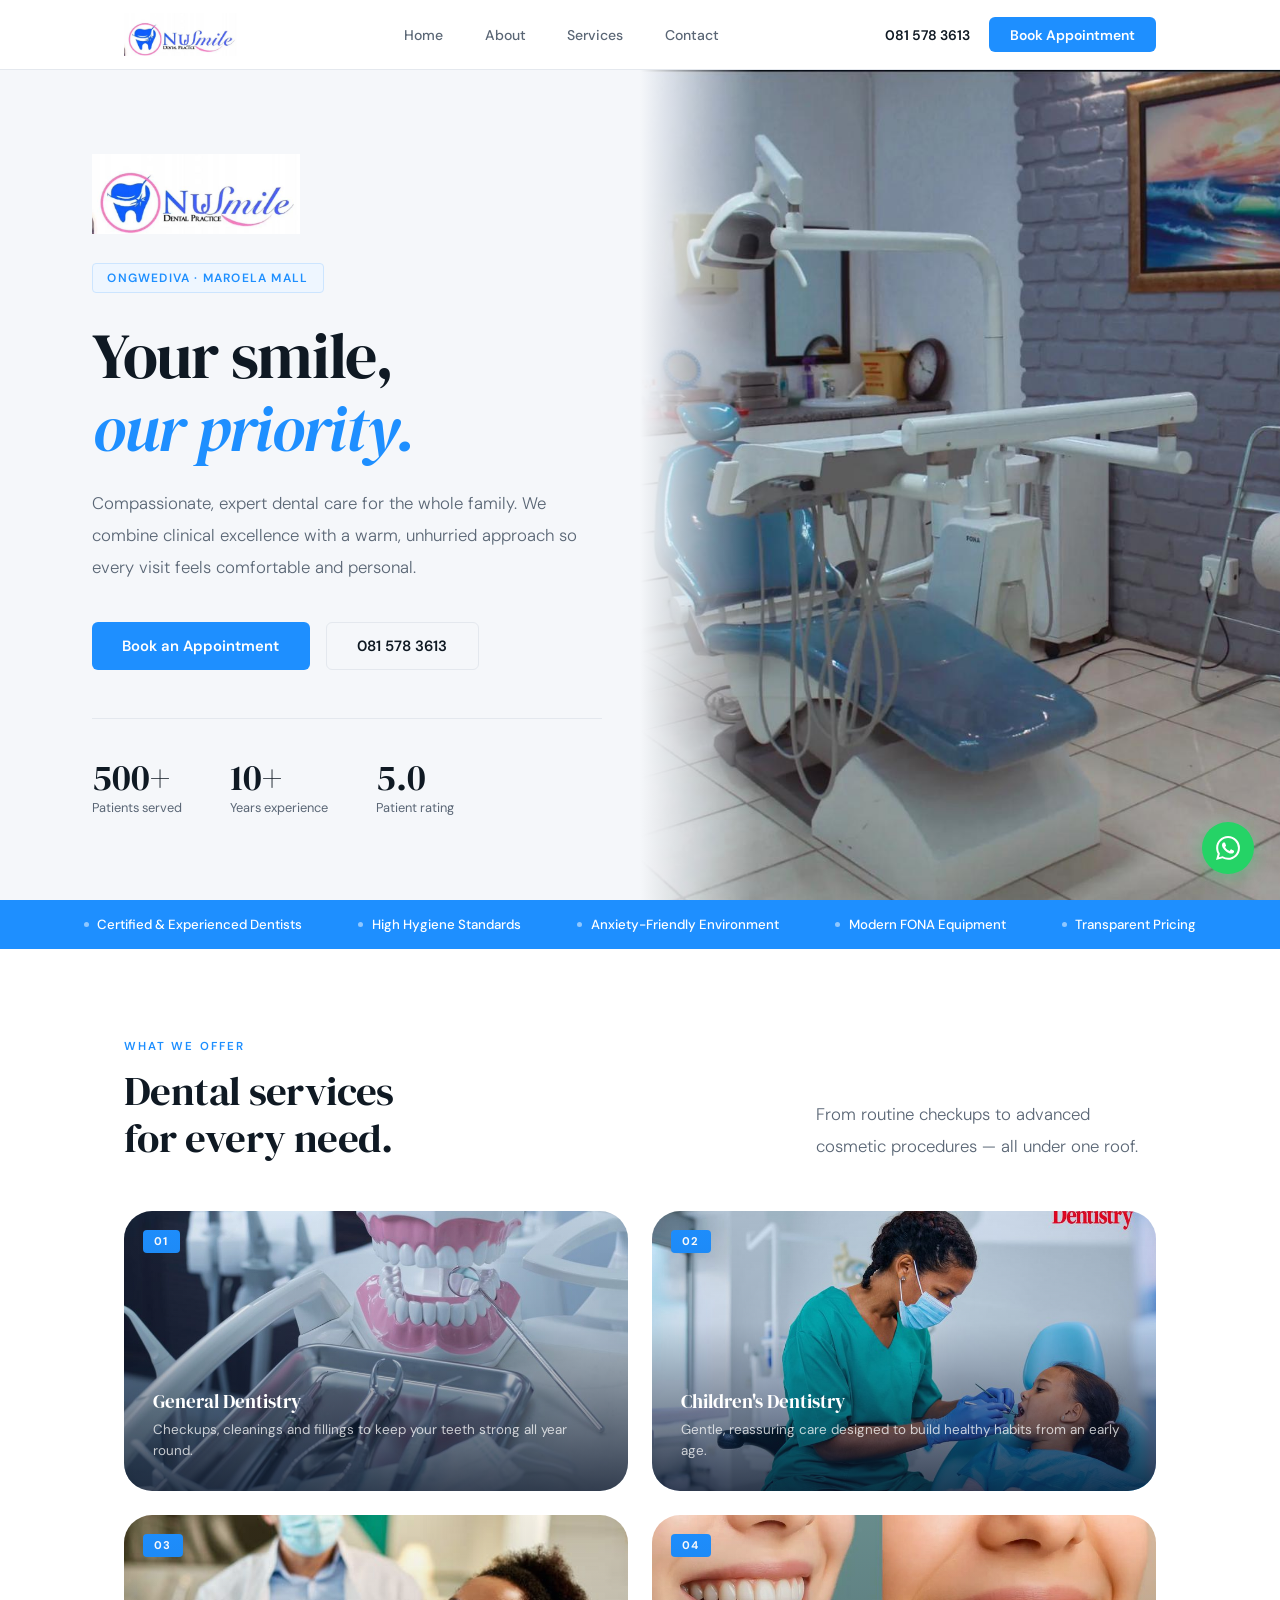
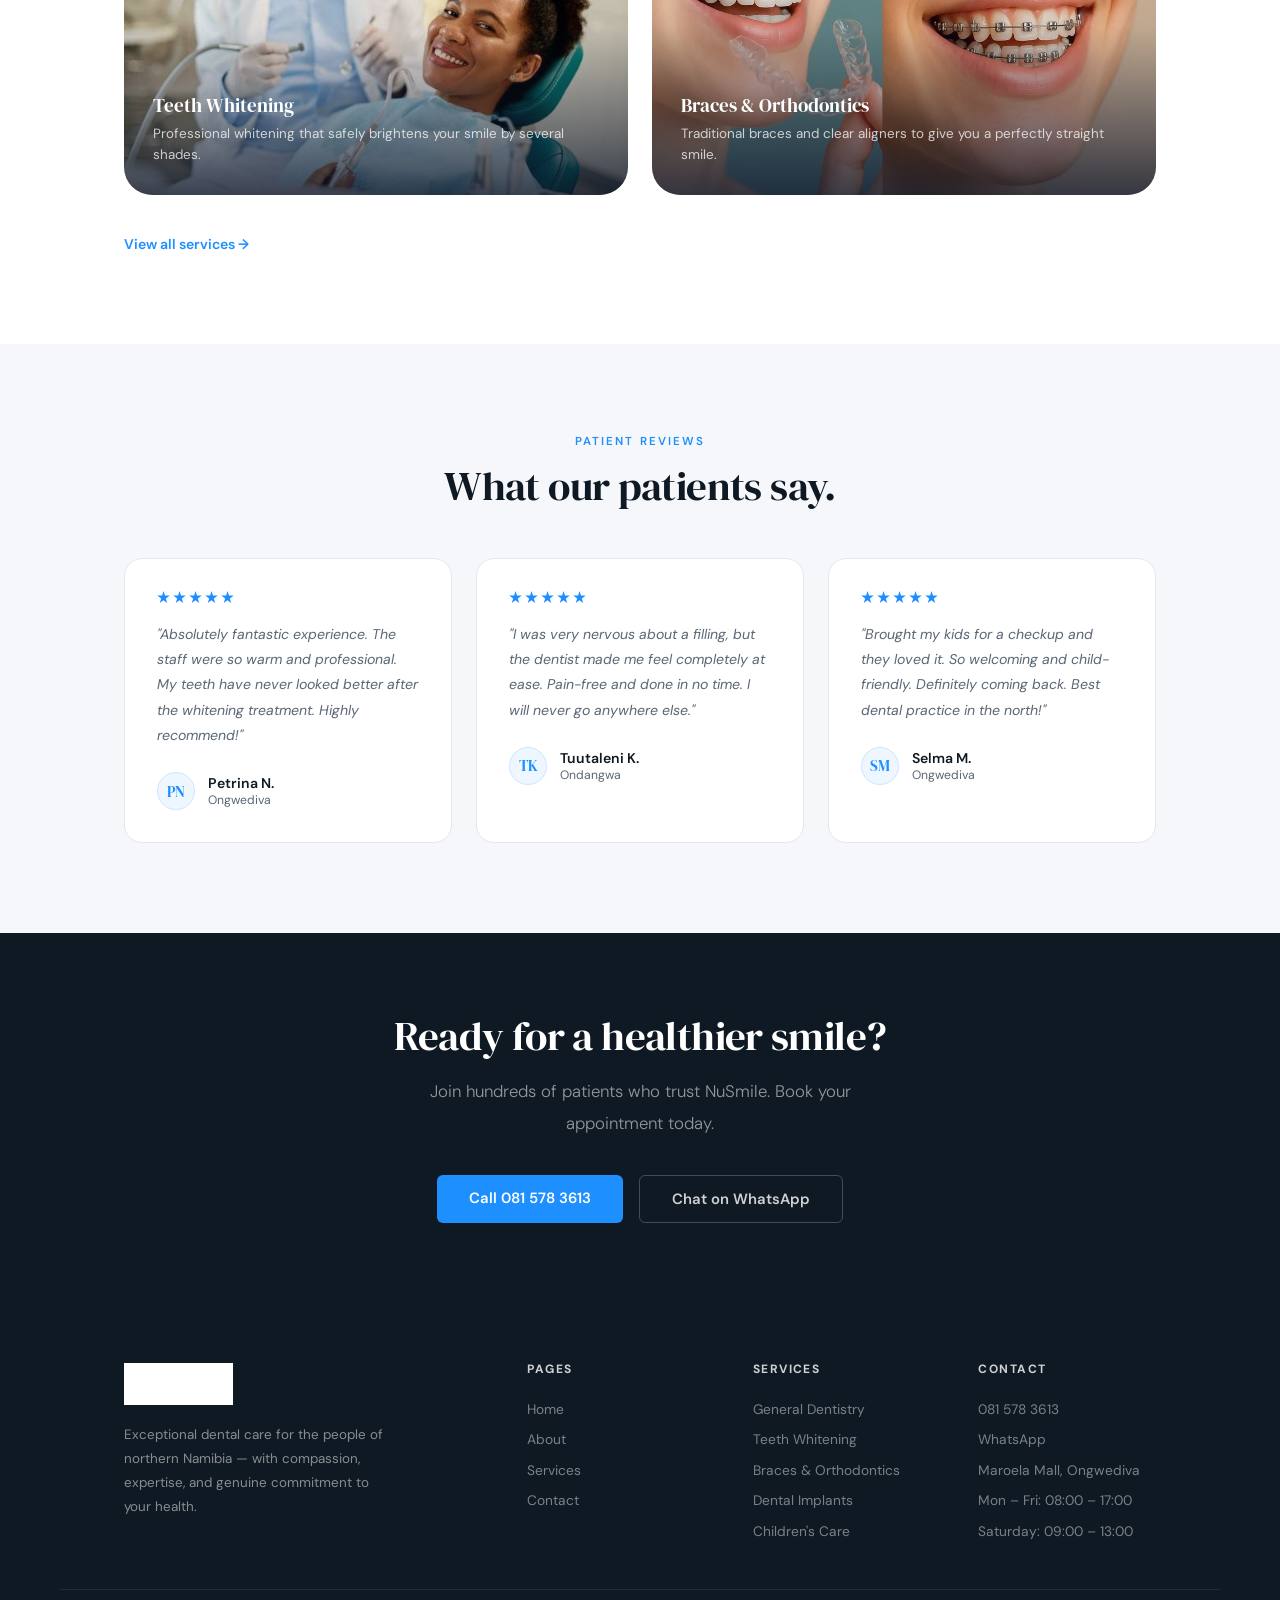
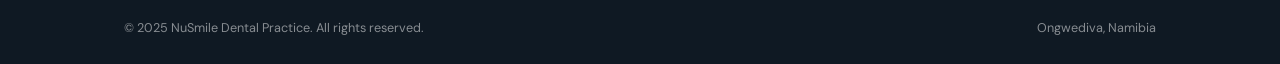
==== commit 6a27da28: "Add files via upload" ====
--- a/index.html
+++ b/index.html
@@ -3,80 +3,68 @@
 <head>
 <meta charset="UTF-8">
 <meta name="viewport" content="width=device-width,initial-scale=1.0">
-<title>AyDent Dental Clinic | Windhoek, Namibia</title>
-<meta name="description" content="AyDent Dental Clinic — Gentle Care. Radiant Smiles. Professional dental care in Eros, Windhoek. Book today: +264 81 212 3773.">
-<meta name="keywords" content="dentist Windhoek, dental clinic Namibia, AyDent, teeth whitening, braces, implants, Eros Windhoek">
+<title>NuSmile Dental Practice | Ongwediva, Namibia</title>
+<meta name="description" content="NuSmile Dental Practice — professional, compassionate dental care in Ongwediva, Maroela Mall. Book today: 081 578 3613.">
+<meta name="keywords" content="dentist Ongwediva, dental Namibia, NuSmile, teeth whitening, braces, implants">
 <link rel="preconnect" href="https://fonts.googleapis.com">
 <link rel="preconnect" href="https://fonts.gstatic.com" crossorigin>
-<link href="https://fonts.googleapis.com/css2?family=Playfair+Display:ital,wght@0,400;0,600;1,400&family=Nunito:wght@300;400;500;600;700&display=swap" rel="stylesheet">
+<link href="https://fonts.googleapis.com/css2?family=DM+Serif+Display:ital@0;1&family=DM+Sans:wght@300;400;500;600&display=swap" rel="stylesheet">
 <style>
 /* ─── TOKENS ─── */
 :root{
-  --green:     #7aab3a;
-  --green-dark:#5d8a25;
-  --green-pale:#f2f8ea;
-  --green-mid: #c9e3a3;
-  --blue:      #3a82c4;
-  --blue-dark: #2668a8;
-  --blue-pale: #eaf3fb;
-  --blue-mid:  #afd1ef;
-  --ink:       #1a2530;
-  --ink-60:    #5a6a7a;
-  --ink-20:    #d0d8e0;
-  --white:     #ffffff;
-  --off:       #f7f9f5;
-  --line:      #e2e8dc;
-  --r:         10px;
-  --r-lg:      18px;
-  --r-xl:      28px;
+  --ink:#0f1923; --ink-60:#5a6675; --ink-20:#d4d9e0;
+  --sky:#1e8fff; --sky-pale:#eef6ff; --sky-mid:#cce5ff;
+  --teal:#0dbfa0; --teal-pale:#e6faf7;
+  --white:#ffffff; --off:#f5f7fa; --line:#e4e8ee;
+  --r:10px; --r-lg:18px; --r-xl:28px;
 }
 *,*::before,*::after{box-sizing:border-box;margin:0;padding:0;}
 html{font-size:16px;}
-body{font-family:'Nunito',sans-serif;color:var(--ink);background:var(--white);-webkit-font-smoothing:antialiased;overflow-x:hidden;}
+body{font-family:'DM Sans',sans-serif;color:var(--ink);background:var(--white);-webkit-font-smoothing:antialiased;overflow-x:hidden;}
 img{display:block;max-width:100%;}
 a{color:inherit;text-decoration:none;}
 button,input,textarea,select{font-family:inherit;font-size:inherit;}
 
-/* ─── TYPOGRAPHY ─── */
-h1,h2,h3,h4{font-family:'Playfair Display',serif;font-weight:400;line-height:1.2;}
-h1{font-size:clamp(2.6rem,5vw,4.5rem);letter-spacing:-.02em;}
-h2{font-size:clamp(1.8rem,3vw,2.8rem);letter-spacing:-.015em;}
-h3{font-size:1.18rem;}
-.eyebrow{font-family:'Nunito',sans-serif;font-size:.72rem;font-weight:700;letter-spacing:.18em;text-transform:uppercase;color:var(--green);margin-bottom:.9rem;display:block;}
+/* ─── TYPE ─── */
+h1,h2,h3,h4{font-family:'DM Serif Display',serif;font-weight:400;line-height:1.15;}
+h1{font-size:clamp(2.8rem,5vw,4.8rem);letter-spacing:-.02em;}
+h2{font-size:clamp(1.9rem,3.2vw,3rem);letter-spacing:-.015em;}
+h3{font-size:1.2rem;}
+.eyebrow{font-family:'DM Sans',sans-serif;font-size:.72rem;font-weight:600;letter-spacing:.18em;text-transform:uppercase;color:var(--sky);margin-bottom:.9rem;display:block;}
 .lead{font-size:1.05rem;font-weight:300;line-height:1.9;color:var(--ink-60);max-width:520px;}
 
 /* ─── LAYOUT ─── */
 .wrap{max-width:1160px;margin:0 auto;padding:0 5%;}
 .section{padding:90px 0;}
 
-/* ─── REVEAL ─── */
-.reveal{opacity:0;transform:translateY(30px);transition:opacity .6s ease,transform .6s ease;}
+/* ─── REVEAL ANIMATIONS ─── */
+.reveal{opacity:0;transform:translateY(32px);transition:opacity .65s ease,transform .65s ease;}
 .reveal.visible{opacity:1;transform:translateY(0);}
-.reveal-left{opacity:0;transform:translateX(-34px);transition:opacity .6s ease,transform .6s ease;}
+.reveal-left{opacity:0;transform:translateX(-36px);transition:opacity .65s ease,transform .65s ease;}
 .reveal-left.visible{opacity:1;transform:translateX(0);}
-.reveal-right{opacity:0;transform:translateX(34px);transition:opacity .6s ease,transform .6s ease;}
+.reveal-right{opacity:0;transform:translateX(36px);transition:opacity .65s ease,transform .65s ease;}
 .reveal-right.visible{opacity:1;transform:translateX(0);}
 .d1{transition-delay:.1s;} .d2{transition-delay:.2s;} .d3{transition-delay:.3s;}
-.d4{transition-delay:.4s;} .d5{transition-delay:.5s;}
+.d4{transition-delay:.4s;} .d5{transition-delay:.5s;} .d6{transition-delay:.6s;}
 
 /* ─── PAGE SYSTEM ─── */
 .page{display:none;}
 .page.active{display:block;}
 
 /* ─── NAVBAR ─── */
-.navbar{position:fixed;inset-inline:0;top:0;z-index:900;height:72px;background:rgba(255,255,255,.94);backdrop-filter:blur(20px);border-bottom:1px solid var(--line);transition:box-shadow .3s;}
-.navbar.shadow{box-shadow:0 1px 22px rgba(0,0,0,.08);}
+.navbar{position:fixed;inset-inline:0;top:0;z-index:900;height:70px;background:rgba(255,255,255,.93);backdrop-filter:blur(20px);border-bottom:1px solid var(--line);transition:box-shadow .3s;}
+.navbar.shadow{box-shadow:0 1px 20px rgba(0,0,0,.07);}
 .navbar__inner{max-width:1160px;margin:0 auto;padding:0 5%;height:100%;display:flex;align-items:center;justify-content:space-between;gap:2rem;}
 .navbar__logo{cursor:pointer;}
-.navbar__logo img{height:46px;object-fit:contain;}
+.navbar__logo img{height:44px;object-fit:contain;}
 .navbar__links{display:flex;list-style:none;gap:2.6rem;}
-.navbar__links a{font-size:.9rem;font-weight:600;color:var(--ink-60);cursor:pointer;padding-bottom:2px;border-bottom:2px solid transparent;transition:color .2s,border-color .2s;}
-.navbar__links a:hover,.navbar__links a.active{color:var(--green);border-bottom-color:var(--green);}
+.navbar__links a{font-size:.88rem;font-weight:500;color:var(--ink-60);cursor:pointer;padding-bottom:2px;border-bottom:2px solid transparent;transition:color .2s,border-color .2s;}
+.navbar__links a:hover,.navbar__links a.active{color:var(--sky);border-bottom-color:var(--sky);}
 .navbar__right{display:flex;align-items:center;gap:1.2rem;}
-.phone-link{font-size:.87rem;font-weight:700;color:var(--ink);transition:color .2s;}
-.phone-link:hover{color:var(--green);}
-.btn-book{background:var(--green);color:#fff;padding:.55rem 1.4rem;border-radius:6px;font-size:.88rem;font-weight:700;border:none;cursor:pointer;transition:background .2s,transform .15s;white-space:nowrap;}
-.btn-book:hover{background:var(--green-dark);transform:translateY(-1px);}
+.phone-link{font-size:.87rem;font-weight:600;color:var(--ink);}
+.phone-link:hover{color:var(--sky);}
+.btn-book{background:var(--sky);color:#fff;padding:.55rem 1.3rem;border-radius:6px;font-size:.87rem;font-weight:600;border:none;cursor:pointer;transition:background .2s,transform .15s;white-space:nowrap;}
+.btn-book:hover{background:#1479e0;transform:translateY(-1px);}
 .hamburger{display:none;flex-direction:column;gap:5px;cursor:pointer;background:none;border:none;padding:4px;}
 .hamburger span{display:block;width:22px;height:2px;background:var(--ink);border-radius:2px;transition:transform .3s,opacity .3s;}
 .hamburger.open span:nth-child(1){transform:rotate(45deg) translate(5px,5px);}
@@ -90,29 +78,29 @@
 .drawer__panel{position:absolute;top:0;right:0;width:270px;height:100%;background:#fff;padding:2rem 1.8rem;display:flex;flex-direction:column;gap:1.2rem;box-shadow:-4px 0 24px rgba(0,0,0,.1);}
 .drawer__close{align-self:flex-end;background:none;border:none;font-size:1.4rem;cursor:pointer;color:var(--ink);line-height:1;}
 .drawer__links{list-style:none;display:flex;flex-direction:column;gap:.9rem;margin-top:.5rem;}
-.drawer__links a{font-size:1rem;font-weight:600;color:var(--ink);padding:.5rem 0;border-bottom:1px solid var(--line);display:block;cursor:pointer;}
-.drawer__cta{margin-top:auto;background:var(--green);color:#fff;text-align:center;padding:.9rem;border-radius:7px;font-weight:700;font-size:.95rem;cursor:pointer;border:none;}
+.drawer__links a{font-size:1rem;font-weight:500;color:var(--ink);padding:.5rem 0;border-bottom:1px solid var(--line);display:block;cursor:pointer;}
+.drawer__cta{margin-top:auto;background:var(--sky);color:#fff;text-align:center;padding:.9rem;border-radius:7px;font-weight:600;font-size:.95rem;cursor:pointer;border:none;}
 
 /* ─── BUTTONS ─── */
-.btn-primary{display:inline-block;background:var(--green);color:#fff;padding:.82rem 2rem;border-radius:7px;font-size:.94rem;font-weight:700;border:none;cursor:pointer;transition:background .2s,transform .15s;}
-.btn-primary:hover{background:var(--green-dark);transform:translateY(-1px);}
-.btn-ghost{display:inline-block;background:transparent;color:var(--ink);padding:.82rem 2rem;border-radius:7px;font-size:.94rem;font-weight:700;border:2px solid var(--line);cursor:pointer;transition:border-color .2s,color .2s,transform .15s;}
-.btn-ghost:hover{border-color:var(--green);color:var(--green);transform:translateY(-1px);}
-.btn-green{background:var(--green);color:#fff;padding:.82rem 2.1rem;border-radius:7px;font-size:.94rem;font-weight:700;border:none;cursor:pointer;transition:background .2s,transform .15s;display:inline-block;}
-.btn-green:hover{background:var(--green-dark);transform:translateY(-1px);}
-.btn-outline-light{background:transparent;color:rgba(255,255,255,.85);padding:.82rem 2.1rem;border-radius:7px;font-size:.94rem;font-weight:700;border:2px solid rgba(255,255,255,.3);cursor:pointer;transition:border-color .2s,color .2s;display:inline-block;}
-.btn-outline-light:hover{border-color:rgba(255,255,255,.7);color:#fff;}
+.btn-primary{display:inline-block;background:var(--sky);color:#fff;padding:.8rem 1.9rem;border-radius:6px;font-size:.93rem;font-weight:600;border:none;cursor:pointer;transition:background .2s,transform .15s;}
+.btn-primary:hover{background:#1479e0;transform:translateY(-1px);}
+.btn-ghost{display:inline-block;background:transparent;color:var(--ink);padding:.8rem 1.9rem;border-radius:6px;font-size:.93rem;font-weight:600;border:1.5px solid var(--line);cursor:pointer;transition:border-color .2s,color .2s,transform .15s;}
+.btn-ghost:hover{border-color:var(--sky);color:var(--sky);transform:translateY(-1px);}
+.btn-sky{background:var(--sky);color:#fff;padding:.8rem 2rem;border-radius:6px;font-size:.93rem;font-weight:600;border:none;cursor:pointer;transition:background .2s,transform .15s;display:inline-block;}
+.btn-sky:hover{background:#1479e0;transform:translateY(-1px);}
+.btn-outline-light{background:transparent;color:rgba(255,255,255,.8);padding:.8rem 2rem;border-radius:6px;font-size:.93rem;font-weight:600;border:1.5px solid rgba(255,255,255,.22);cursor:pointer;transition:border-color .2s,color .2s;display:inline-block;}
+.btn-outline-light:hover{border-color:rgba(255,255,255,.6);color:#fff;}
 
 /* ─── TRUST STRIP ─── */
-.trust-strip{background:var(--green);padding:16px 5%;}
+.trust-strip{background:var(--sky);padding:16px 5%;}
 .trust-strip__inner{max-width:1160px;margin:0 auto;display:flex;justify-content:center;gap:3.5rem;flex-wrap:wrap;}
-.trust-item{display:flex;align-items:center;gap:.55rem;color:#fff;font-size:.83rem;font-weight:600;}
+.trust-item{display:flex;align-items:center;gap:.55rem;color:#fff;font-size:.83rem;font-weight:500;}
 .trust-item__dot{width:5px;height:5px;border-radius:50%;background:rgba(255,255,255,.5);flex-shrink:0;}
 
 /* ─── PAGE HEADER ─── */
 .page-header{padding:120px 0 70px;background:var(--off);border-bottom:1px solid var(--line);}
 .breadcrumb{font-size:.82rem;color:var(--ink-60);margin-bottom:.5rem;}
-.breadcrumb span{color:var(--green);cursor:pointer;}
+.breadcrumb span{color:var(--sky);cursor:pointer;}
 .breadcrumb span:hover{text-decoration:underline;}
 
 /* ─── CTA BAND ─── */
@@ -124,12 +112,12 @@
 /* ─── FOOTER ─── */
 footer{background:var(--ink);color:rgba(255,255,255,.5);padding:60px 0 28px;}
 .footer__grid{max-width:1160px;margin:0 auto;padding:0 5%;display:grid;grid-template-columns:2fr 1fr 1fr 1fr;gap:3rem;margin-bottom:3rem;}
-.footer__brand img{height:46px;object-fit:contain;filter:brightness(0) invert(1);margin-bottom:1.1rem;opacity:.85;}
+.footer__brand img{height:42px;object-fit:contain;filter:brightness(0) invert(1);margin-bottom:1.1rem;}
 .footer__brand p{font-size:.84rem;line-height:1.8;max-width:260px;}
-footer h4{font-family:'Nunito',sans-serif;color:rgba(255,255,255,.8);font-size:.75rem;font-weight:700;letter-spacing:.12em;text-transform:uppercase;margin-bottom:1.3rem;}
+footer h4{font-family:'DM Sans',sans-serif;color:rgba(255,255,255,.8);font-size:.75rem;font-weight:700;letter-spacing:.12em;text-transform:uppercase;margin-bottom:1.3rem;}
 footer ul{list-style:none;display:flex;flex-direction:column;gap:.6rem;}
 footer ul li a{font-size:.86rem;color:rgba(255,255,255,.45);cursor:pointer;transition:color .2s;}
-footer ul li a:hover{color:var(--green);}
+footer ul li a:hover{color:var(--sky);}
 .footer__bottom{max-width:1160px;margin:0 auto;padding:1.8rem 5% 0;border-top:1px solid rgba(255,255,255,.08);display:flex;justify-content:space-between;align-items:center;flex-wrap:wrap;gap:1rem;font-size:.79rem;}
 
 /* ─── WA FLOAT ─── */
@@ -137,69 +125,71 @@
 .wa-float:hover{transform:scale(1.1);}
 .wa-float svg{width:24px;height:24px;fill:#fff;}
 
-/* ══ HOME ══════════════════════════════════ */
-.hero{display:grid;grid-template-columns:1fr 1fr;min-height:calc(100vh - 72px);}
+/* ══════════════════════════════════════════
+   HOME PAGE
+══════════════════════════════════════════ */
+.hero{display:grid;grid-template-columns:1fr 1fr;min-height:calc(100vh - 70px);}
 .hero__left{display:flex;flex-direction:column;justify-content:center;padding:80px 6% 80px calc((100vw - 1160px)/2 + 5%);background:var(--off);min-width:0;}
-.hero__right{position:relative;overflow:hidden;min-height:520px;}
+.hero__right{position:relative;overflow:hidden;min-height:500px;}
 .hero__right img{width:100%;height:100%;object-fit:cover;object-position:center;transition:transform 8s ease;}
-.hero__right:hover img{transform:scale(1.04);}
-.hero__right::after{content:'';position:absolute;inset:0;background:linear-gradient(to right,var(--off) 0%,transparent 20%);pointer-events:none;}
-.hero__logo-wrap{margin-bottom:2rem;}
-.hero__logo-wrap img{height:72px;object-fit:contain;display:block;}
-.hero__tag{display:inline-flex;align-items:center;gap:.5rem;background:var(--green-pale);border:1px solid var(--green-mid);color:var(--green-dark);font-size:.75rem;font-weight:700;letter-spacing:.1em;text-transform:uppercase;padding:.38rem .9rem;border-radius:4px;margin-bottom:1.6rem;width:fit-content;}
-.hero__title{margin-bottom:.6rem;}
-.hero__subtitle{font-family:'Playfair Display',serif;font-size:clamp(1.1rem,2vw,1.5rem);font-style:italic;color:var(--green);margin-bottom:1.5rem;font-weight:400;}
+.hero__right:hover img{transform:scale(1.03);}
+.hero__right::after{content:'';position:absolute;inset:0;background:linear-gradient(to right,var(--off) 0%,transparent 18%);pointer-events:none;}
+.hero__tag{display:inline-flex;align-items:center;gap:.5rem;background:var(--sky-pale);border:1px solid var(--sky-mid);color:var(--sky);font-size:.75rem;font-weight:600;letter-spacing:.1em;text-transform:uppercase;padding:.38rem .9rem;border-radius:4px;margin-bottom:1.6rem;width:fit-content;}
+.hero__title{margin-bottom:1.4rem;}
+.hero__title em{font-style:italic;color:var(--sky);}
 .hero__body{margin-bottom:2.4rem;}
 .hero__actions{display:flex;gap:1rem;flex-wrap:wrap;}
 .hero__stats{display:flex;gap:3rem;margin-top:3rem;padding-top:2.5rem;border-top:1px solid var(--line);flex-wrap:wrap;}
-.stat__num{font-family:'Playfair Display',serif;font-size:2.3rem;color:var(--ink);line-height:1;margin-bottom:.2rem;}
-.stat__lbl{font-size:.8rem;color:var(--ink-60);font-weight:500;}
-
-/* HOME: image service cards */
+.stat__num{font-family:'DM Serif Display',serif;font-size:2.3rem;color:var(--ink);line-height:1;margin-bottom:.2rem;}
+.stat__lbl{font-size:.8rem;color:var(--ink-60);}
+
+/* IMAGE SERVICES GRID */
 .img-svc-grid{display:grid;grid-template-columns:repeat(2,1fr);gap:1.5rem;}
 .img-svc-card{border-radius:var(--r-xl);overflow:hidden;position:relative;cursor:pointer;height:280px;transition:transform .3s,box-shadow .3s;}
 .img-svc-card:hover{transform:translateY(-6px);box-shadow:0 20px 50px rgba(0,0,0,.18);}
 .img-svc-card img{width:100%;height:100%;object-fit:cover;transition:transform .5s ease;}
 .img-svc-card:hover img{transform:scale(1.06);}
-.img-svc-card__overlay{position:absolute;inset:0;background:linear-gradient(to top,rgba(26,37,48,.82) 0%,rgba(26,37,48,.08) 65%,transparent 100%);display:flex;flex-direction:column;justify-content:flex-end;padding:1.8rem;}
+.img-svc-card__overlay{position:absolute;inset:0;background:linear-gradient(to top,rgba(10,20,40,.78) 0%,rgba(10,20,40,.1) 60%,transparent 100%);display:flex;flex-direction:column;justify-content:flex-end;padding:1.8rem;}
 .img-svc-card__overlay h3{color:#fff;font-size:1.2rem;margin-bottom:.4rem;}
-.img-svc-card__overlay p{color:rgba(255,255,255,.76);font-size:.84rem;line-height:1.6;}
-.img-svc-card__tag{position:absolute;top:1.2rem;left:1.2rem;background:var(--green);color:#fff;font-size:.7rem;font-weight:700;letter-spacing:.1em;text-transform:uppercase;padding:.28rem .75rem;border-radius:4px;}
-.svc-header{display:flex;justify-content:space-between;align-items:flex-end;margin-bottom:3rem;gap:2rem;flex-wrap:wrap;}
-.view-all{display:inline-flex;align-items:center;gap:.4rem;color:var(--green);font-size:.88rem;font-weight:700;margin-top:2.5rem;cursor:pointer;transition:gap .2s;}
-.view-all:hover{gap:.7rem;text-decoration:underline;}
+.img-svc-card__overlay p{color:rgba(255,255,255,.75);font-size:.84rem;line-height:1.6;}
+.img-svc-card__tag{position:absolute;top:1.2rem;left:1.2rem;background:var(--sky);color:#fff;font-size:.7rem;font-weight:700;letter-spacing:.1em;text-transform:uppercase;padding:.28rem .7rem;border-radius:4px;}
+.svc-preview-header{display:flex;justify-content:space-between;align-items:flex-end;margin-bottom:3rem;gap:2rem;flex-wrap:wrap;}
+.view-all{display:inline-flex;align-items:center;gap:.4rem;color:var(--sky);font-size:.88rem;font-weight:600;margin-top:2.5rem;cursor:pointer;transition:gap .2s;}
+.view-all:hover{gap:.7rem;}
+.view-all:hover{text-decoration:underline;}
 
 /* TESTIMONIALS */
 .testi-grid{display:grid;grid-template-columns:repeat(3,1fr);gap:1.5rem;margin-top:3rem;}
 .testi{background:var(--white);border-radius:var(--r-lg);padding:2rem;border:1px solid var(--line);transition:box-shadow .25s,transform .25s;}
-.testi:hover{box-shadow:0 8px 28px rgba(0,0,0,.07);transform:translateY(-4px);}
+.testi:hover{box-shadow:0 8px 28px rgba(0,0,0,.08);transform:translateY(-4px);}
 .stars{display:flex;gap:3px;margin-bottom:1.1rem;}
-.star{width:13px;height:13px;background:var(--green);clip-path:polygon(50% 0%,61% 35%,98% 35%,68% 57%,79% 91%,50% 70%,21% 91%,32% 57%,2% 35%,39% 35%);}
+.star{width:13px;height:13px;background:var(--sky);clip-path:polygon(50% 0%,61% 35%,98% 35%,68% 57%,79% 91%,50% 70%,21% 91%,32% 57%,2% 35%,39% 35%);}
 .testi__text{font-size:.88rem;color:var(--ink-60);line-height:1.8;font-style:italic;margin-bottom:1.5rem;}
 .testi__author{display:flex;align-items:center;gap:.8rem;}
-.avatar{width:38px;height:38px;border-radius:50%;background:var(--green-pale);display:flex;align-items:center;justify-content:center;font-family:'Playfair Display',serif;font-size:.95rem;color:var(--green);flex-shrink:0;border:1px solid var(--green-mid);}
-.author-name{font-size:.88rem;font-weight:700;}
+.avatar{width:38px;height:38px;border-radius:50%;background:var(--sky-pale);display:flex;align-items:center;justify-content:center;font-family:'DM Serif Display',serif;font-size:.95rem;color:var(--sky);flex-shrink:0;border:1px solid var(--sky-mid);}
+.author-name{font-size:.88rem;font-weight:600;}
 .author-loc{font-size:.76rem;color:var(--ink-60);}
 
-/* ══ ABOUT ═════════════════════════════════ */
+/* ══════════════════════════════════════════
+   ABOUT PAGE
+══════════════════════════════════════════ */
 .about-grid{display:grid;grid-template-columns:1fr 1fr;gap:6rem;align-items:center;}
-.about__img-wrap{position:relative;overflow:hidden;border-radius:var(--r-xl);}
-.about__img-wrap img{width:100%;height:500px;object-fit:cover;transition:transform .4s ease;border-radius:var(--r-xl);}
-.about__img-wrap:hover img{transform:scale(1.03);}
-.about__badge{position:absolute;bottom:2rem;right:-2rem;background:var(--blue);color:#fff;border-radius:var(--r-lg);padding:1.3rem 1.7rem;text-align:center;box-shadow:0 8px 28px rgba(58,130,196,.3);min-width:130px;}
-.about__badge-num{font-family:'Playfair Display',serif;font-size:2.2rem;display:block;line-height:1;}
-.about__badge-lbl{font-size:.73rem;font-weight:700;opacity:.85;margin-top:.25rem;}
+.about__img-wrap{position:relative;}
+.about__img-wrap img{width:100%;height:500px;object-fit:cover;border-radius:var(--r-xl);transition:transform .4s ease;}
+.about__img-wrap:hover img{transform:scale(1.02);}
+.about__badge{position:absolute;bottom:2rem;right:-2rem;background:var(--teal);color:#fff;border-radius:var(--r-lg);padding:1.3rem 1.7rem;text-align:center;box-shadow:0 8px 28px rgba(13,191,160,.3);min-width:130px;}
+.about__badge-num{font-family:'DM Serif Display',serif;font-size:2.2rem;display:block;line-height:1;}
+.about__badge-lbl{font-size:.73rem;font-weight:600;opacity:.85;margin-top:.25rem;}
 .check-list{list-style:none;display:flex;flex-direction:column;gap:.9rem;margin:1.5rem 0 2rem;}
 .check-list li{display:flex;align-items:flex-start;gap:.75rem;font-size:.93rem;color:var(--ink-60);line-height:1.65;}
-.check-icon{width:20px;height:20px;border-radius:50%;background:var(--green-pale);color:var(--green);display:flex;align-items:center;justify-content:center;font-size:.6rem;font-weight:800;flex-shrink:0;margin-top:2px;border:1px solid var(--green-mid);}
+.check-icon{width:19px;height:19px;border-radius:50%;background:var(--teal-pale);color:var(--teal);display:flex;align-items:center;justify-content:center;font-size:.6rem;font-weight:800;flex-shrink:0;margin-top:2px;}
 .values-grid{display:grid;grid-template-columns:repeat(3,1fr);gap:1.5rem;margin-top:1.5rem;}
 .value-card{background:var(--white);border-radius:var(--r-lg);padding:1.8rem 1.6rem;border:1px solid var(--line);transition:transform .25s,box-shadow .25s;}
-.value-card:hover{transform:translateY(-5px);box-shadow:0 12px 32px rgba(122,171,58,.12);}
-.value-card__icon{width:42px;height:42px;border-radius:12px;background:var(--green-pale);display:flex;align-items:center;justify-content:center;margin-bottom:1rem;font-size:1.2rem;}
+.value-card:hover{transform:translateY(-5px);box-shadow:0 12px 32px rgba(30,143,255,.1);}
 .value-card h3{font-size:1rem;margin-bottom:.5rem;}
 .value-card p{font-size:.84rem;color:var(--ink-60);line-height:1.7;}
 
-/* TEAM */
+/* TEAM CARDS WITH PHOTOS */
 .team-grid{display:grid;grid-template-columns:repeat(3,1fr);gap:2rem;margin-top:1.5rem;}
 .team-card{border-radius:var(--r-xl);overflow:hidden;border:1px solid var(--line);transition:transform .3s,box-shadow .3s;background:var(--white);}
 .team-card:hover{transform:translateY(-7px);box-shadow:0 16px 44px rgba(0,0,0,.1);}
@@ -207,45 +197,53 @@
 .team-card__img img{width:100%;height:100%;object-fit:cover;object-position:top center;transition:transform .5s ease;}
 .team-card:hover .team-card__img img{transform:scale(1.05);}
 .team-card__body{padding:1.5rem 1.4rem;}
-.team-card__role{font-size:.72rem;font-weight:700;color:var(--green);letter-spacing:.1em;text-transform:uppercase;margin-bottom:.4rem;}
+.team-card__role{font-size:.72rem;font-weight:700;color:var(--sky);letter-spacing:.1em;text-transform:uppercase;margin-bottom:.4rem;}
 .team-card__body h3{font-size:1.05rem;margin-bottom:.4rem;}
 .team-card__body p{font-size:.83rem;color:var(--ink-60);line-height:1.7;}
 
-/* ══ SERVICES ══════════════════════════════ */
+/* ══════════════════════════════════════════
+   SERVICES PAGE
+══════════════════════════════════════════ */
 .services-intro-grid{display:grid;grid-template-columns:1fr 1fr;gap:5rem;align-items:center;margin-bottom:5rem;}
 .services-intro-grid img{width:100%;height:420px;object-fit:cover;border-radius:var(--r-xl);transition:transform .4s ease;}
 .services-intro-grid img:hover{transform:scale(1.02);}
+
+/* VISUAL SERVICE CARDS */
 .svc-visual-grid{display:grid;grid-template-columns:repeat(3,1fr);gap:1.5rem;}
 .svc-visual-card{border-radius:var(--r-xl);overflow:hidden;border:1px solid var(--line);background:var(--white);transition:transform .3s,box-shadow .3s;}
 .svc-visual-card:hover{transform:translateY(-6px);box-shadow:0 18px 44px rgba(0,0,0,.1);}
 .svc-visual-card__img{height:200px;overflow:hidden;position:relative;}
 .svc-visual-card__img img{width:100%;height:100%;object-fit:cover;transition:transform .5s ease;}
 .svc-visual-card:hover .svc-visual-card__img img{transform:scale(1.07);}
-.svc-visual-card__num{position:absolute;top:1rem;left:1rem;background:var(--green);color:#fff;font-family:'Playfair Display',serif;font-size:.88rem;width:32px;height:32px;border-radius:50%;display:flex;align-items:center;justify-content:center;}
+.svc-visual-card__num{position:absolute;top:1rem;left:1rem;background:var(--sky);color:#fff;font-family:'DM Serif Display',serif;font-size:.9rem;width:32px;height:32px;border-radius:50%;display:flex;align-items:center;justify-content:center;}
 .svc-visual-card__body{padding:1.5rem 1.4rem 1.6rem;}
 .svc-visual-card__body h3{font-size:1.05rem;margin-bottom:.5rem;}
 .svc-visual-card__body p{font-size:.85rem;color:var(--ink-60);line-height:1.75;margin-bottom:1rem;}
-.svc-link{font-size:.84rem;font-weight:700;color:var(--green);cursor:pointer;display:inline-flex;align-items:center;gap:.3rem;transition:gap .2s;}
+.svc-link{font-size:.84rem;font-weight:600;color:var(--sky);cursor:pointer;display:inline-flex;align-items:center;gap:.3rem;transition:gap .2s;}
 .svc-link:hover{gap:.6rem;}
+
+/* FAQ */
 .faq-list{display:flex;flex-direction:column;gap:1px;border:1px solid var(--line);border-radius:var(--r-lg);overflow:hidden;margin-top:1.5rem;}
 .faq-q{width:100%;background:var(--white);border:none;border-bottom:1px solid var(--line);text-align:left;padding:1.3rem 1.5rem;font-size:.95rem;font-weight:600;color:var(--ink);cursor:pointer;display:flex;justify-content:space-between;align-items:center;gap:1rem;transition:background .2s;}
-.faq-q:hover{background:var(--green-pale);}
-.faq-q .arrow{font-size:.8rem;color:var(--green);transition:transform .25s;flex-shrink:0;}
+.faq-q:hover{background:var(--sky-pale);}
+.faq-q .arrow{font-size:.8rem;color:var(--sky);transition:transform .25s;flex-shrink:0;}
 .faq-q.open .arrow{transform:rotate(180deg);}
 .faq-a{display:none;padding:0 1.5rem 1.3rem;font-size:.88rem;color:var(--ink-60);line-height:1.8;background:var(--white);}
 .faq-a.open{display:block;}
 
-/* ══ CONTACT ═══════════════════════════════ */
+/* ══════════════════════════════════════════
+   CONTACT PAGE
+══════════════════════════════════════════ */
 .contact-grid{display:grid;grid-template-columns:1fr 1.1fr;gap:5rem;align-items:start;}
 .detail-block{margin-bottom:2rem;}
-.detail-block h4{font-family:'Nunito',sans-serif;font-size:.73rem;font-weight:700;letter-spacing:.14em;text-transform:uppercase;color:var(--ink-60);margin-bottom:.5rem;}
+.detail-block h4{font-family:'DM Sans',sans-serif;font-size:.73rem;font-weight:700;letter-spacing:.14em;text-transform:uppercase;color:var(--ink-60);margin-bottom:.5rem;}
 .detail-block p,.detail-block a{font-size:.95rem;color:var(--ink);line-height:1.75;}
-.detail-block a{color:var(--green);}
+.detail-block a{color:var(--sky);}
 .detail-block a:hover{text-decoration:underline;}
 .hours-dl{display:grid;grid-template-columns:auto 1fr;gap:.25rem .8rem;margin-top:.3rem;}
-.hours-dl dt{font-size:.88rem;font-weight:600;color:var(--ink);}
+.hours-dl dt{font-size:.88rem;font-weight:500;color:var(--ink);}
 .hours-dl dd{font-size:.88rem;color:var(--ink-60);}
-.wa-btn{display:inline-flex;align-items:center;gap:.55rem;background:#25D366;color:#fff;padding:.65rem 1.3rem;border-radius:7px;font-weight:700;font-size:.87rem;margin-top:.5rem;transition:background .2s,transform .15s;border:none;cursor:pointer;}
+.wa-btn{display:inline-flex;align-items:center;gap:.55rem;background:#25D366;color:#fff;padding:.65rem 1.3rem;border-radius:6px;font-weight:600;font-size:.87rem;margin-top:.5rem;transition:background .2s,transform .15s;border:none;cursor:pointer;}
 .wa-btn:hover{background:#1eb356;transform:translateY(-1px);}
 .wa-btn svg{width:16px;height:16px;fill:#fff;flex-shrink:0;}
 .cform{background:var(--off);border-radius:var(--r-xl);padding:3rem;border:1px solid var(--line);}
@@ -253,14 +251,14 @@
 .fg{display:flex;flex-direction:column;gap:.4rem;margin-bottom:1.1rem;}
 .fg label{font-size:.77rem;font-weight:700;letter-spacing:.06em;text-transform:uppercase;color:var(--ink);}
 .fg input,.fg textarea,.fg select{background:#fff;border:1.5px solid var(--line);border-radius:8px;padding:.82rem 1rem;color:var(--ink);font-size:.91rem;outline:none;transition:border-color .2s,box-shadow .2s;width:100%;}
-.fg input:focus,.fg textarea:focus,.fg select:focus{border-color:var(--green);box-shadow:0 0 0 3px rgba(122,171,58,.12);}
+.fg input:focus,.fg textarea:focus,.fg select:focus{border-color:var(--sky);box-shadow:0 0 0 3px rgba(30,143,255,.09);}
 .fg textarea{min-height:115px;resize:vertical;}
 .fg-row{display:grid;grid-template-columns:1fr 1fr;gap:1rem;}
-.fsub{width:100%;padding:.95rem;margin-top:.6rem;background:var(--green);color:#fff;border:none;border-radius:8px;font-size:.96rem;font-weight:700;cursor:pointer;transition:background .2s,transform .15s;}
-.fsub:hover{background:var(--green-dark);transform:translateY(-1px);}
-.fsub:disabled{background:var(--blue);cursor:not-allowed;transform:none;}
-.fmsg{font-size:.84rem;margin-top:.8rem;display:none;font-weight:600;}
-.fmsg.ok{color:var(--green);display:block;}
+.fsub{width:100%;padding:.95rem;margin-top:.6rem;background:var(--sky);color:#fff;border:none;border-radius:7px;font-size:.96rem;font-weight:600;cursor:pointer;transition:background .2s,transform .15s;}
+.fsub:hover{background:#1479e0;transform:translateY(-1px);}
+.fsub:disabled{background:var(--teal);cursor:not-allowed;transform:none;}
+.fmsg{font-size:.84rem;margin-top:.8rem;display:none;font-weight:500;}
+.fmsg.ok{color:var(--teal);display:block;}
 .fmsg.err{color:#d94f4f;display:block;}
 .map-section{height:400px;overflow:hidden;position:relative;}
 .map-section iframe{width:100%;height:100%;border:none;display:block;}
@@ -284,17 +282,16 @@
   .navbar__links,.navbar__right{display:none;}
   .hamburger{display:flex;}
   .team-grid{grid-template-columns:1fr 1fr;}
-  .values-grid{grid-template-columns:1fr 1fr;}
 }
 @media(max-width:640px){
   .section{padding:65px 0;}
-  h1{font-size:2.4rem;}
+  h1{font-size:2.5rem;}
   .hero__stats{gap:2rem;}
   .hero__actions{flex-direction:column;}
   .btn-primary,.btn-ghost{text-align:center;}
   .img-svc-grid{grid-template-columns:1fr;}
   .img-svc-card{height:220px;}
-  .svc-header{flex-direction:column;align-items:flex-start;}
+  .svc-preview-header{flex-direction:column;align-items:flex-start;}
   .testi-grid{grid-template-columns:1fr;}
   .values-grid{grid-template-columns:1fr;}
   .team-grid{grid-template-columns:1fr;}
@@ -315,7 +312,7 @@
 <header class="navbar" id="navbar">
   <div class="navbar__inner">
     <div class="navbar__logo" onclick="showPage('home')">
-      <img src="[data-uri]" alt="AyDent Dental Clinic">
+      <img src="[data-uri]" alt="NuSmile Dental Practice">
     </div>
     <nav>
       <ul class="navbar__links">
@@ -326,7 +323,7 @@
       </ul>
     </nav>
     <div class="navbar__right">
-      <a href="tel:+264812123773" class="phone-link">+264 81 212 3773</a>
+      <a href="tel:0815783613" class="phone-link">081 578 3613</a>
       <button class="btn-book" onclick="showPage('contact')">Book Appointment</button>
     </div>
     <button class="hamburger" id="hamburgerBtn" aria-label="Open menu">
@@ -350,32 +347,31 @@
   </div>
 </div>
 
-<!-- ══════════════════════════════════
+<!-- ══════════════════════════════════════
      HOME
-══════════════════════════════════ -->
+══════════════════════════════════════ -->
 <div id="page-home" class="page active">
 
-  <div class="hero" style="margin-top:72px;">
+  <div class="hero" style="margin-top:70px;">
     <div class="hero__left">
-      <div class="hero__logo-wrap reveal">
-        <img src="[data-uri]" alt="AyDent Dental Clinic">
-      </div>
-      <span class="hero__tag reveal d1">Eros, Windhoek &middot; Namibia</span>
-      <h1 class="hero__title reveal d2">Gentle Care.<br>Radiant Smiles.</h1>
-      <p class="hero__subtitle reveal d3">Your trusted dental home in Windhoek.</p>
-      <p class="lead hero__body reveal d3">Compassionate, expert dental care for the whole family. We treat every patient with warmth, honesty, and clinical excellence &mdash; because your smile deserves the best.</p>
-      <div class="hero__actions reveal d4">
+      <div class="reveal" style="margin-bottom:1.8rem;">
+        <img src="[data-uri]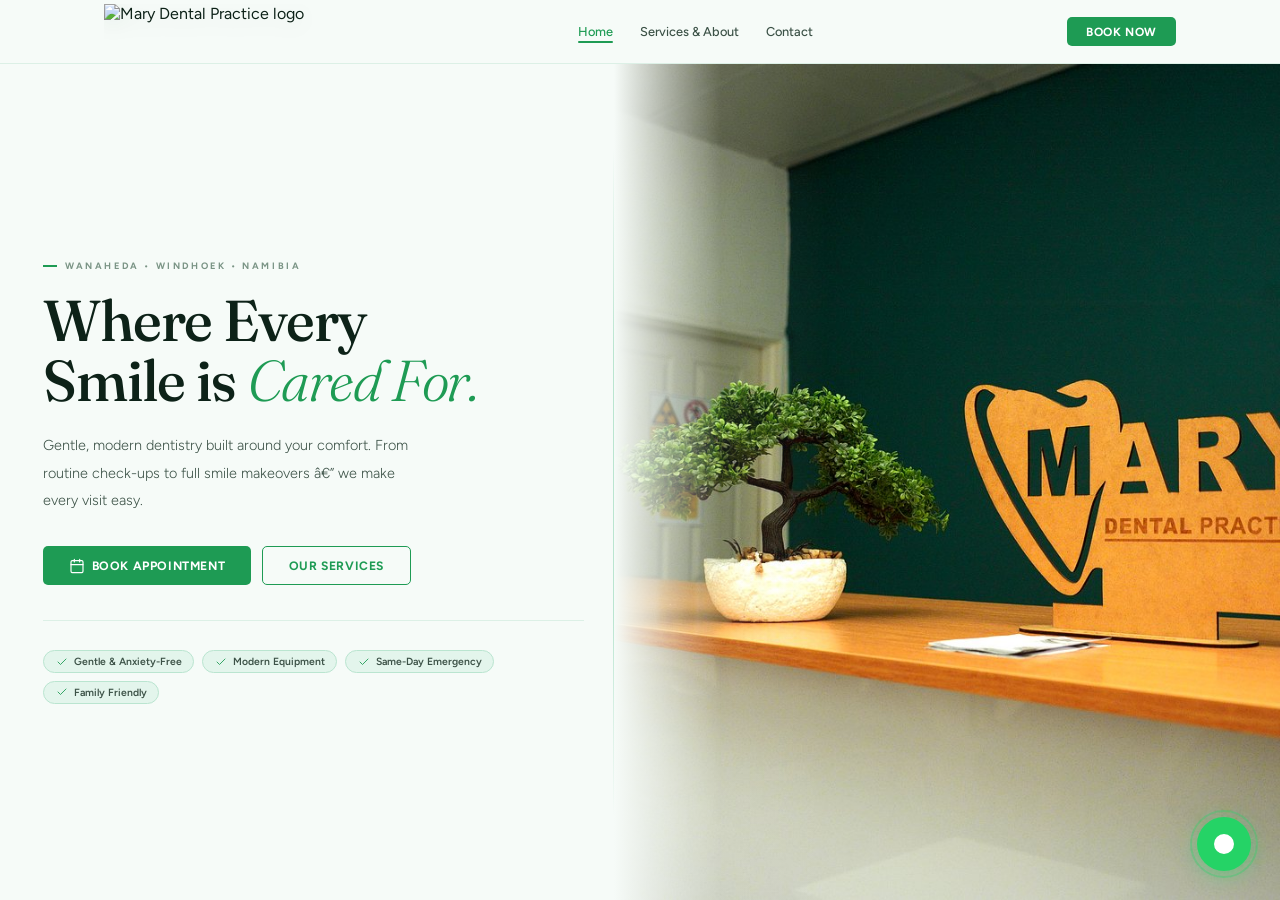
==== commit 9acf524c: "Add files via upload" ====
--- a/index.html
+++ b/index.html
@@ -1,974 +1,823 @@
-<!DOCTYPE html>
-<html lang="en">
-<head>
-<meta charset="UTF-8">
-<meta name="viewport" content="width=device-width,initial-scale=1.0">
-<title>NuSmile Dental Practice | Ongwediva, Namibia</title>
-<meta name="description" content="NuSmile Dental Practice — professional, compassionate dental care in Ongwediva, Maroela Mall. Book today: 081 578 3613.">
-<meta name="keywords" content="dentist Ongwediva, dental Namibia, NuSmile, teeth whitening, braces, implants">
-<link rel="preconnect" href="https://fonts.googleapis.com">
-<link rel="preconnect" href="https://fonts.gstatic.com" crossorigin>
-<link href="https://fonts.googleapis.com/css2?family=DM+Serif+Display:ital@0;1&family=DM+Sans:wght@300;400;500;600&display=swap" rel="stylesheet">
-<style>
-/* ─── TOKENS ─── */
-:root{
-  --ink:#0f1923; --ink-60:#5a6675; --ink-20:#d4d9e0;
-  --sky:#1e8fff; --sky-pale:#eef6ff; --sky-mid:#cce5ff;
-  --teal:#0dbfa0; --teal-pale:#e6faf7;
-  --white:#ffffff; --off:#f5f7fa; --line:#e4e8ee;
-  --r:10px; --r-lg:18px; --r-xl:28px;
+<!DOCTYPE html>
+<html lang="en">
+<head>
+<meta charset="UTF-8"/>
+<meta name="viewport" content="width=device-width,initial-scale=1.0"/>
+<title>Mary Dental Practice | Wanaheda, Windhoek</title>
+<meta name="description" content="Gentle, modern dental care in Wanaheda, Windhoek. Book your appointment â€” Comfortable, Convenient, Personalised."/>
+<link rel="preconnect" href="https://fonts.googleapis.com"/>
+<link href="https://fonts.googleapis.com/css2?family=Fraunces:ital,opsz,wght@0,9..144,300;0,9..144,500;1,9..144,300;1,9..144,500&family=Figtree:wght@300;400;500;600;700&display=swap" rel="stylesheet"/>
+<style>
+/* â”€â”€ TOKENS â”€â”€â”€â”€â”€â”€â”€â”€â”€â”€â”€â”€â”€â”€â”€â”€â”€â”€â”€â”€â”€â”€â”€â”€â”€â”€â”€â”€â”€â”€â”€â”€â”€â”€â”€â”€â”€â”€â”€â”€â”€â”€â”€â”€â”€ */
+:root {
+  --bg:    #F6FBF8;
+  --bg2:   #EEF8F3;
+  --white: #FFFFFF;
+  --g:     #1E9B54;
+  --g2:    #178748;
+  --gl:    #E3F5EC;
+  --gm:    #BAE5D0;
+  --ink:   #0D2218;
+  --body:  #3C5247;
+  --muted: #7A9485;
+  --bdr:   #DCF0E6;
+  --gold:  #D4A843;
+  --ff: 'Fraunces', serif;
+  --fb: 'Figtree', sans-serif;
+  --ease: cubic-bezier(.22,1,.36,1);
+  --t: .3s cubic-bezier(.4,0,.2,1);
+}
+*,*::before,*::after { margin:0; padding:0; box-sizing:border-box; }
+html, body { overflow:hidden; height:100%; font-size:16px; }
+body { font-family:var(--fb); background:var(--bg); color:var(--ink); -webkit-font-smoothing:antialiased; }
+img  { display:block; width:100%; height:100%; object-fit:cover; }
+a    { text-decoration:none; color:inherit; cursor:pointer; }
+button, input, select, textarea { font-family:inherit; }
+svg  { display:inline-block; flex-shrink:0; }
+::-webkit-scrollbar { width:3px; } ::-webkit-scrollbar-thumb { background:var(--g); }
+
+/* â”€â”€ SPA ENGINE â”€â”€â”€â”€â”€â”€â”€â”€â”€â”€â”€â”€â”€â”€â”€â”€â”€â”€â”€â”€â”€â”€â”€â”€â”€â”€â”€â”€â”€â”€â”€â”€â”€â”€â”€â”€â”€â”€â”€â”€â”€ */
+.page {
+  display: none;
+  position: fixed;
+  inset: 0;
+  top: 64px;
+  overflow-y: auto;
+  background: var(--bg);
+  -webkit-overflow-scrolling: touch;
+}
+.page.active {
+  display: block;
+  animation: pgIn .36s var(--ease) both;
+}
+@keyframes pgIn { from { opacity:0; transform:translateY(8px) } to { opacity:1; transform:none } }
+
+/* â”€â”€ REVEALS â”€â”€â”€â”€â”€â”€â”€â”€â”€â”€â”€â”€â”€â”€â”€â”€â”€â”€â”€â”€â”€â”€â”€â”€â”€â”€â”€â”€â”€â”€â”€â”€â”€â”€â”€â”€â”€â”€â”€â”€â”€â”€â”€â”€ */
+.rv  { opacity:0; transform:translateY(20px); transition:opacity .65s var(--ease), transform .65s var(--ease); }
+.rl  { opacity:0; transform:translateX(-20px); transition:opacity .65s var(--ease), transform .65s var(--ease); }
+.rr  { opacity:0; transform:translateX(20px);  transition:opacity .65s var(--ease), transform .65s var(--ease); }
+.rv.on, .rl.on, .rr.on { opacity:1; transform:none; }
+.d1{transition-delay:.06s}.d2{transition-delay:.12s}.d3{transition-delay:.18s}
+.d4{transition-delay:.24s}.d5{transition-delay:.30s}.d6{transition-delay:.36s}
+
+/* â”€â”€ NAV â”€â”€â”€â”€â”€â”€â”€â”€â”€â”€â”€â”€â”€â”€â”€â”€â”€â”€â”€â”€â”€â”€â”€â”€â”€â”€â”€â”€â”€â”€â”€â”€â”€â”€â”€â”€â”€â”€â”€â”€â”€â”€â”€â”€â”€â”€â”€â”€ */
+#nav {
+  position:fixed; top:0; left:0; right:0; z-index:900;
+  height:64px;
+  background:rgba(246,251,248,.97);
+  backdrop-filter:blur(20px);
+  border-bottom:1px solid var(--bdr);
+  display:flex; align-items:center;
+  transition:box-shadow var(--t);
+}
+#nav.sh { box-shadow:0 4px 24px rgba(13,34,24,.08); }
+.nav-in {
+  width:100%; max-width:1200px; margin:0 auto; padding:0 5%;
+  display:flex; align-items:center; justify-content:space-between; gap:1rem;
+}
+.logo { display:flex; align-items:center; cursor:pointer; width:220px; height:56px; overflow:hidden; }
+.logo-img {
+  width:220px; height:56px; object-fit:cover; object-position:center;
+  filter:drop-shadow(0 4px 10px rgba(13,34,24,.08));
+  transition:transform var(--t);
 }
-*,*::before,*::after{box-sizing:border-box;margin:0;padding:0;}
-html{font-size:16px;}
-body{font-family:'DM Sans',sans-serif;color:var(--ink);background:var(--white);-webkit-font-smoothing:antialiased;overflow-x:hidden;}
-img{display:block;max-width:100%;}
-a{color:inherit;text-decoration:none;}
-button,input,textarea,select{font-family:inherit;font-size:inherit;}
-
-/* ─── TYPE ─── */
-h1,h2,h3,h4{font-family:'DM Serif Display',serif;font-weight:400;line-height:1.15;}
-h1{font-size:clamp(2.8rem,5vw,4.8rem);letter-spacing:-.02em;}
-h2{font-size:clamp(1.9rem,3.2vw,3rem);letter-spacing:-.015em;}
-h3{font-size:1.2rem;}
-.eyebrow{font-family:'DM Sans',sans-serif;font-size:.72rem;font-weight:600;letter-spacing:.18em;text-transform:uppercase;color:var(--sky);margin-bottom:.9rem;display:block;}
-.lead{font-size:1.05rem;font-weight:300;line-height:1.9;color:var(--ink-60);max-width:520px;}
-
-/* ─── LAYOUT ─── */
-.wrap{max-width:1160px;margin:0 auto;padding:0 5%;}
-.section{padding:90px 0;}
-
-/* ─── REVEAL ANIMATIONS ─── */
-.reveal{opacity:0;transform:translateY(32px);transition:opacity .65s ease,transform .65s ease;}
-.reveal.visible{opacity:1;transform:translateY(0);}
-.reveal-left{opacity:0;transform:translateX(-36px);transition:opacity .65s ease,transform .65s ease;}
-.reveal-left.visible{opacity:1;transform:translateX(0);}
-.reveal-right{opacity:0;transform:translateX(36px);transition:opacity .65s ease,transform .65s ease;}
-.reveal-right.visible{opacity:1;transform:translateX(0);}
-.d1{transition-delay:.1s;} .d2{transition-delay:.2s;} .d3{transition-delay:.3s;}
-.d4{transition-delay:.4s;} .d5{transition-delay:.5s;} .d6{transition-delay:.6s;}
-
-/* ─── PAGE SYSTEM ─── */
-.page{display:none;}
-.page.active{display:block;}
-
-/* ─── NAVBAR ─── */
-.navbar{position:fixed;inset-inline:0;top:0;z-index:900;height:70px;background:rgba(255,255,255,.93);backdrop-filter:blur(20px);border-bottom:1px solid var(--line);transition:box-shadow .3s;}
-.navbar.shadow{box-shadow:0 1px 20px rgba(0,0,0,.07);}
-.navbar__inner{max-width:1160px;margin:0 auto;padding:0 5%;height:100%;display:flex;align-items:center;justify-content:space-between;gap:2rem;}
-.navbar__logo{cursor:pointer;}
-.navbar__logo img{height:44px;object-fit:contain;}
-.navbar__links{display:flex;list-style:none;gap:2.6rem;}
-.navbar__links a{font-size:.88rem;font-weight:500;color:var(--ink-60);cursor:pointer;padding-bottom:2px;border-bottom:2px solid transparent;transition:color .2s,border-color .2s;}
-.navbar__links a:hover,.navbar__links a.active{color:var(--sky);border-bottom-color:var(--sky);}
-.navbar__right{display:flex;align-items:center;gap:1.2rem;}
-.phone-link{font-size:.87rem;font-weight:600;color:var(--ink);}
-.phone-link:hover{color:var(--sky);}
-.btn-book{background:var(--sky);color:#fff;padding:.55rem 1.3rem;border-radius:6px;font-size:.87rem;font-weight:600;border:none;cursor:pointer;transition:background .2s,transform .15s;white-space:nowrap;}
-.btn-book:hover{background:#1479e0;transform:translateY(-1px);}
-.hamburger{display:none;flex-direction:column;gap:5px;cursor:pointer;background:none;border:none;padding:4px;}
-.hamburger span{display:block;width:22px;height:2px;background:var(--ink);border-radius:2px;transition:transform .3s,opacity .3s;}
-.hamburger.open span:nth-child(1){transform:rotate(45deg) translate(5px,5px);}
-.hamburger.open span:nth-child(2){opacity:0;}
-.hamburger.open span:nth-child(3){transform:rotate(-45deg) translate(5px,-5px);}
-
-/* ─── DRAWER ─── */
-.drawer{display:none;position:fixed;inset:0;z-index:1000;}
-.drawer.open{display:block;}
-.drawer__backdrop{position:absolute;inset:0;background:rgba(0,0,0,.3);}
-.drawer__panel{position:absolute;top:0;right:0;width:270px;height:100%;background:#fff;padding:2rem 1.8rem;display:flex;flex-direction:column;gap:1.2rem;box-shadow:-4px 0 24px rgba(0,0,0,.1);}
-.drawer__close{align-self:flex-end;background:none;border:none;font-size:1.4rem;cursor:pointer;color:var(--ink);line-height:1;}
-.drawer__links{list-style:none;display:flex;flex-direction:column;gap:.9rem;margin-top:.5rem;}
-.drawer__links a{font-size:1rem;font-weight:500;color:var(--ink);padding:.5rem 0;border-bottom:1px solid var(--line);display:block;cursor:pointer;}
-.drawer__cta{margin-top:auto;background:var(--sky);color:#fff;text-align:center;padding:.9rem;border-radius:7px;font-weight:600;font-size:.95rem;cursor:pointer;border:none;}
-
-/* ─── BUTTONS ─── */
-.btn-primary{display:inline-block;background:var(--sky);color:#fff;padding:.8rem 1.9rem;border-radius:6px;font-size:.93rem;font-weight:600;border:none;cursor:pointer;transition:background .2s,transform .15s;}
-.btn-primary:hover{background:#1479e0;transform:translateY(-1px);}
-.btn-ghost{display:inline-block;background:transparent;color:var(--ink);padding:.8rem 1.9rem;border-radius:6px;font-size:.93rem;font-weight:600;border:1.5px solid var(--line);cursor:pointer;transition:border-color .2s,color .2s,transform .15s;}
-.btn-ghost:hover{border-color:var(--sky);color:var(--sky);transform:translateY(-1px);}
-.btn-sky{background:var(--sky);color:#fff;padding:.8rem 2rem;border-radius:6px;font-size:.93rem;font-weight:600;border:none;cursor:pointer;transition:background .2s,transform .15s;display:inline-block;}
-.btn-sky:hover{background:#1479e0;transform:translateY(-1px);}
-.btn-outline-light{background:transparent;color:rgba(255,255,255,.8);padding:.8rem 2rem;border-radius:6px;font-size:.93rem;font-weight:600;border:1.5px solid rgba(255,255,255,.22);cursor:pointer;transition:border-color .2s,color .2s;display:inline-block;}
-.btn-outline-light:hover{border-color:rgba(255,255,255,.6);color:#fff;}
-
-/* ─── TRUST STRIP ─── */
-.trust-strip{background:var(--sky);padding:16px 5%;}
-.trust-strip__inner{max-width:1160px;margin:0 auto;display:flex;justify-content:center;gap:3.5rem;flex-wrap:wrap;}
-.trust-item{display:flex;align-items:center;gap:.55rem;color:#fff;font-size:.83rem;font-weight:500;}
-.trust-item__dot{width:5px;height:5px;border-radius:50%;background:rgba(255,255,255,.5);flex-shrink:0;}
-
-/* ─── PAGE HEADER ─── */
-.page-header{padding:120px 0 70px;background:var(--off);border-bottom:1px solid var(--line);}
-.breadcrumb{font-size:.82rem;color:var(--ink-60);margin-bottom:.5rem;}
-.breadcrumb span{color:var(--sky);cursor:pointer;}
-.breadcrumb span:hover{text-decoration:underline;}
-
-/* ─── CTA BAND ─── */
-.cta-band{background:var(--ink);padding:80px 0;text-align:center;}
-.cta-band h2{color:#fff;max-width:620px;margin:0 auto 1rem;}
-.cta-band .lead{color:rgba(255,255,255,.55);margin:0 auto 2.2rem;}
-.cta-band__btns{display:flex;gap:1rem;justify-content:center;flex-wrap:wrap;}
-
-/* ─── FOOTER ─── */
-footer{background:var(--ink);color:rgba(255,255,255,.5);padding:60px 0 28px;}
-.footer__grid{max-width:1160px;margin:0 auto;padding:0 5%;display:grid;grid-template-columns:2fr 1fr 1fr 1fr;gap:3rem;margin-bottom:3rem;}
-.footer__brand img{height:42px;object-fit:contain;filter:brightness(0) invert(1);margin-bottom:1.1rem;}
-.footer__brand p{font-size:.84rem;line-height:1.8;max-width:260px;}
-footer h4{font-family:'DM Sans',sans-serif;color:rgba(255,255,255,.8);font-size:.75rem;font-weight:700;letter-spacing:.12em;text-transform:uppercase;margin-bottom:1.3rem;}
-footer ul{list-style:none;display:flex;flex-direction:column;gap:.6rem;}
-footer ul li a{font-size:.86rem;color:rgba(255,255,255,.45);cursor:pointer;transition:color .2s;}
-footer ul li a:hover{color:var(--sky);}
-.footer__bottom{max-width:1160px;margin:0 auto;padding:1.8rem 5% 0;border-top:1px solid rgba(255,255,255,.08);display:flex;justify-content:space-between;align-items:center;flex-wrap:wrap;gap:1rem;font-size:.79rem;}
-
-/* ─── WA FLOAT ─── */
-.wa-float{position:fixed;bottom:26px;right:26px;z-index:800;background:#25D366;color:#fff;width:52px;height:52px;border-radius:50%;display:flex;align-items:center;justify-content:center;box-shadow:0 4px 18px rgba(37,211,102,.4);transition:transform .2s;text-decoration:none;}
-.wa-float:hover{transform:scale(1.1);}
-.wa-float svg{width:24px;height:24px;fill:#fff;}
-
-/* ══════════════════════════════════════════
-   HOME PAGE
-══════════════════════════════════════════ */
-.hero{display:grid;grid-template-columns:1fr 1fr;min-height:calc(100vh - 70px);}
-.hero__left{display:flex;flex-direction:column;justify-content:center;padding:80px 6% 80px calc((100vw - 1160px)/2 + 5%);background:var(--off);min-width:0;}
-.hero__right{position:relative;overflow:hidden;min-height:500px;}
-.hero__right img{width:100%;height:100%;object-fit:cover;object-position:center;transition:transform 8s ease;}
-.hero__right:hover img{transform:scale(1.03);}
-.hero__right::after{content:'';position:absolute;inset:0;background:linear-gradient(to right,var(--off) 0%,transparent 18%);pointer-events:none;}
-.hero__tag{display:inline-flex;align-items:center;gap:.5rem;background:var(--sky-pale);border:1px solid var(--sky-mid);color:var(--sky);font-size:.75rem;font-weight:600;letter-spacing:.1em;text-transform:uppercase;padding:.38rem .9rem;border-radius:4px;margin-bottom:1.6rem;width:fit-content;}
-.hero__title{margin-bottom:1.4rem;}
-.hero__title em{font-style:italic;color:var(--sky);}
-.hero__body{margin-bottom:2.4rem;}
-.hero__actions{display:flex;gap:1rem;flex-wrap:wrap;}
-.hero__stats{display:flex;gap:3rem;margin-top:3rem;padding-top:2.5rem;border-top:1px solid var(--line);flex-wrap:wrap;}
-.stat__num{font-family:'DM Serif Display',serif;font-size:2.3rem;color:var(--ink);line-height:1;margin-bottom:.2rem;}
-.stat__lbl{font-size:.8rem;color:var(--ink-60);}
-
-/* IMAGE SERVICES GRID */
-.img-svc-grid{display:grid;grid-template-columns:repeat(2,1fr);gap:1.5rem;}
-.img-svc-card{border-radius:var(--r-xl);overflow:hidden;position:relative;cursor:pointer;height:280px;transition:transform .3s,box-shadow .3s;}
-.img-svc-card:hover{transform:translateY(-6px);box-shadow:0 20px 50px rgba(0,0,0,.18);}
-.img-svc-card img{width:100%;height:100%;object-fit:cover;transition:transform .5s ease;}
-.img-svc-card:hover img{transform:scale(1.06);}
-.img-svc-card__overlay{position:absolute;inset:0;background:linear-gradient(to top,rgba(10,20,40,.78) 0%,rgba(10,20,40,.1) 60%,transparent 100%);display:flex;flex-direction:column;justify-content:flex-end;padding:1.8rem;}
-.img-svc-card__overlay h3{color:#fff;font-size:1.2rem;margin-bottom:.4rem;}
-.img-svc-card__overlay p{color:rgba(255,255,255,.75);font-size:.84rem;line-height:1.6;}
-.img-svc-card__tag{position:absolute;top:1.2rem;left:1.2rem;background:var(--sky);color:#fff;font-size:.7rem;font-weight:700;letter-spacing:.1em;text-transform:uppercase;padding:.28rem .7rem;border-radius:4px;}
-.svc-preview-header{display:flex;justify-content:space-between;align-items:flex-end;margin-bottom:3rem;gap:2rem;flex-wrap:wrap;}
-.view-all{display:inline-flex;align-items:center;gap:.4rem;color:var(--sky);font-size:.88rem;font-weight:600;margin-top:2.5rem;cursor:pointer;transition:gap .2s;}
-.view-all:hover{gap:.7rem;}
-.view-all:hover{text-decoration:underline;}
-
-/* TESTIMONIALS */
-.testi-grid{display:grid;grid-template-columns:repeat(3,1fr);gap:1.5rem;margin-top:3rem;}
-.testi{background:var(--white);border-radius:var(--r-lg);padding:2rem;border:1px solid var(--line);transition:box-shadow .25s,transform .25s;}
-.testi:hover{box-shadow:0 8px 28px rgba(0,0,0,.08);transform:translateY(-4px);}
-.stars{display:flex;gap:3px;margin-bottom:1.1rem;}
-.star{width:13px;height:13px;background:var(--sky);clip-path:polygon(50% 0%,61% 35%,98% 35%,68% 57%,79% 91%,50% 70%,21% 91%,32% 57%,2% 35%,39% 35%);}
-.testi__text{font-size:.88rem;color:var(--ink-60);line-height:1.8;font-style:italic;margin-bottom:1.5rem;}
-.testi__author{display:flex;align-items:center;gap:.8rem;}
-.avatar{width:38px;height:38px;border-radius:50%;background:var(--sky-pale);display:flex;align-items:center;justify-content:center;font-family:'DM Serif Display',serif;font-size:.95rem;color:var(--sky);flex-shrink:0;border:1px solid var(--sky-mid);}
-.author-name{font-size:.88rem;font-weight:600;}
-.author-loc{font-size:.76rem;color:var(--ink-60);}
-
-/* ══════════════════════════════════════════
-   ABOUT PAGE
-══════════════════════════════════════════ */
-.about-grid{display:grid;grid-template-columns:1fr 1fr;gap:6rem;align-items:center;}
-.about__img-wrap{position:relative;}
-.about__img-wrap img{width:100%;height:500px;object-fit:cover;border-radius:var(--r-xl);transition:transform .4s ease;}
-.about__img-wrap:hover img{transform:scale(1.02);}
-.about__badge{position:absolute;bottom:2rem;right:-2rem;background:var(--teal);color:#fff;border-radius:var(--r-lg);padding:1.3rem 1.7rem;text-align:center;box-shadow:0 8px 28px rgba(13,191,160,.3);min-width:130px;}
-.about__badge-num{font-family:'DM Serif Display',serif;font-size:2.2rem;display:block;line-height:1;}
-.about__badge-lbl{font-size:.73rem;font-weight:600;opacity:.85;margin-top:.25rem;}
-.check-list{list-style:none;display:flex;flex-direction:column;gap:.9rem;margin:1.5rem 0 2rem;}
-.check-list li{display:flex;align-items:flex-start;gap:.75rem;font-size:.93rem;color:var(--ink-60);line-height:1.65;}
-.check-icon{width:19px;height:19px;border-radius:50%;background:var(--teal-pale);color:var(--teal);display:flex;align-items:center;justify-content:center;font-size:.6rem;font-weight:800;flex-shrink:0;margin-top:2px;}
-.values-grid{display:grid;grid-template-columns:repeat(3,1fr);gap:1.5rem;margin-top:1.5rem;}
-.value-card{background:var(--white);border-radius:var(--r-lg);padding:1.8rem 1.6rem;border:1px solid var(--line);transition:transform .25s,box-shadow .25s;}
-.value-card:hover{transform:translateY(-5px);box-shadow:0 12px 32px rgba(30,143,255,.1);}
-.value-card h3{font-size:1rem;margin-bottom:.5rem;}
-.value-card p{font-size:.84rem;color:var(--ink-60);line-height:1.7;}
-
-/* TEAM CARDS WITH PHOTOS */
-.team-grid{display:grid;grid-template-columns:repeat(3,1fr);gap:2rem;margin-top:1.5rem;}
-.team-card{border-radius:var(--r-xl);overflow:hidden;border:1px solid var(--line);transition:transform .3s,box-shadow .3s;background:var(--white);}
-.team-card:hover{transform:translateY(-7px);box-shadow:0 16px 44px rgba(0,0,0,.1);}
-.team-card__img{height:260px;overflow:hidden;}
-.team-card__img img{width:100%;height:100%;object-fit:cover;object-position:top center;transition:transform .5s ease;}
-.team-card:hover .team-card__img img{transform:scale(1.05);}
-.team-card__body{padding:1.5rem 1.4rem;}
-.team-card__role{font-size:.72rem;font-weight:700;color:var(--sky);letter-spacing:.1em;text-transform:uppercase;margin-bottom:.4rem;}
-.team-card__body h3{font-size:1.05rem;margin-bottom:.4rem;}
-.team-card__body p{font-size:.83rem;color:var(--ink-60);line-height:1.7;}
-
-/* ══════════════════════════════════════════
-   SERVICES PAGE
-══════════════════════════════════════════ */
-.services-intro-grid{display:grid;grid-template-columns:1fr 1fr;gap:5rem;align-items:center;margin-bottom:5rem;}
-.services-intro-grid img{width:100%;height:420px;object-fit:cover;border-radius:var(--r-xl);transition:transform .4s ease;}
-.services-intro-grid img:hover{transform:scale(1.02);}
-
-/* VISUAL SERVICE CARDS */
-.svc-visual-grid{display:grid;grid-template-columns:repeat(3,1fr);gap:1.5rem;}
-.svc-visual-card{border-radius:var(--r-xl);overflow:hidden;border:1px solid var(--line);background:var(--white);transition:transform .3s,box-shadow .3s;}
-.svc-visual-card:hover{transform:translateY(-6px);box-shadow:0 18px 44px rgba(0,0,0,.1);}
-.svc-visual-card__img{height:200px;overflow:hidden;position:relative;}
-.svc-visual-card__img img{width:100%;height:100%;object-fit:cover;transition:transform .5s ease;}
-.svc-visual-card:hover .svc-visual-card__img img{transform:scale(1.07);}
-.svc-visual-card__num{position:absolute;top:1rem;left:1rem;background:var(--sky);color:#fff;font-family:'DM Serif Display',serif;font-size:.9rem;width:32px;height:32px;border-radius:50%;display:flex;align-items:center;justify-content:center;}
-.svc-visual-card__body{padding:1.5rem 1.4rem 1.6rem;}
-.svc-visual-card__body h3{font-size:1.05rem;margin-bottom:.5rem;}
-.svc-visual-card__body p{font-size:.85rem;color:var(--ink-60);line-height:1.75;margin-bottom:1rem;}
-.svc-link{font-size:.84rem;font-weight:600;color:var(--sky);cursor:pointer;display:inline-flex;align-items:center;gap:.3rem;transition:gap .2s;}
-.svc-link:hover{gap:.6rem;}
-
-/* FAQ */
-.faq-list{display:flex;flex-direction:column;gap:1px;border:1px solid var(--line);border-radius:var(--r-lg);overflow:hidden;margin-top:1.5rem;}
-.faq-q{width:100%;background:var(--white);border:none;border-bottom:1px solid var(--line);text-align:left;padding:1.3rem 1.5rem;font-size:.95rem;font-weight:600;color:var(--ink);cursor:pointer;display:flex;justify-content:space-between;align-items:center;gap:1rem;transition:background .2s;}
-.faq-q:hover{background:var(--sky-pale);}
-.faq-q .arrow{font-size:.8rem;color:var(--sky);transition:transform .25s;flex-shrink:0;}
-.faq-q.open .arrow{transform:rotate(180deg);}
-.faq-a{display:none;padding:0 1.5rem 1.3rem;font-size:.88rem;color:var(--ink-60);line-height:1.8;background:var(--white);}
-.faq-a.open{display:block;}
-
-/* ══════════════════════════════════════════
-   CONTACT PAGE
-══════════════════════════════════════════ */
-.contact-grid{display:grid;grid-template-columns:1fr 1.1fr;gap:5rem;align-items:start;}
-.detail-block{margin-bottom:2rem;}
-.detail-block h4{font-family:'DM Sans',sans-serif;font-size:.73rem;font-weight:700;letter-spacing:.14em;text-transform:uppercase;color:var(--ink-60);margin-bottom:.5rem;}
-.detail-block p,.detail-block a{font-size:.95rem;color:var(--ink);line-height:1.75;}
-.detail-block a{color:var(--sky);}
-.detail-block a:hover{text-decoration:underline;}
-.hours-dl{display:grid;grid-template-columns:auto 1fr;gap:.25rem .8rem;margin-top:.3rem;}
-.hours-dl dt{font-size:.88rem;font-weight:500;color:var(--ink);}
-.hours-dl dd{font-size:.88rem;color:var(--ink-60);}
-.wa-btn{display:inline-flex;align-items:center;gap:.55rem;background:#25D366;color:#fff;padding:.65rem 1.3rem;border-radius:6px;font-weight:600;font-size:.87rem;margin-top:.5rem;transition:background .2s,transform .15s;border:none;cursor:pointer;}
-.wa-btn:hover{background:#1eb356;transform:translateY(-1px);}
-.wa-btn svg{width:16px;height:16px;fill:#fff;flex-shrink:0;}
-.cform{background:var(--off);border-radius:var(--r-xl);padding:3rem;border:1px solid var(--line);}
-.cform h3{font-size:1.55rem;margin-bottom:2rem;}
-.fg{display:flex;flex-direction:column;gap:.4rem;margin-bottom:1.1rem;}
-.fg label{font-size:.77rem;font-weight:700;letter-spacing:.06em;text-transform:uppercase;color:var(--ink);}
-.fg input,.fg textarea,.fg select{background:#fff;border:1.5px solid var(--line);border-radius:8px;padding:.82rem 1rem;color:var(--ink);font-size:.91rem;outline:none;transition:border-color .2s,box-shadow .2s;width:100%;}
-.fg input:focus,.fg textarea:focus,.fg select:focus{border-color:var(--sky);box-shadow:0 0 0 3px rgba(30,143,255,.09);}
-.fg textarea{min-height:115px;resize:vertical;}
-.fg-row{display:grid;grid-template-columns:1fr 1fr;gap:1rem;}
-.fsub{width:100%;padding:.95rem;margin-top:.6rem;background:var(--sky);color:#fff;border:none;border-radius:7px;font-size:.96rem;font-weight:600;cursor:pointer;transition:background .2s,transform .15s;}
-.fsub:hover{background:#1479e0;transform:translateY(-1px);}
-.fsub:disabled{background:var(--teal);cursor:not-allowed;transform:none;}
-.fmsg{font-size:.84rem;margin-top:.8rem;display:none;font-weight:500;}
-.fmsg.ok{color:var(--teal);display:block;}
-.fmsg.err{color:#d94f4f;display:block;}
-.map-section{height:400px;overflow:hidden;position:relative;}
-.map-section iframe{width:100%;height:100%;border:none;display:block;}
-.map-tag{position:absolute;bottom:18px;left:50%;transform:translateX(-50%);background:#fff;padding:.6rem 1.4rem;border-radius:4px;font-size:.84rem;font-weight:600;box-shadow:0 4px 18px rgba(0,0,0,.13);white-space:nowrap;pointer-events:none;color:var(--ink);}
-
-/* ─── RESPONSIVE ─── */
-@media(max-width:1000px){
-  .hero{grid-template-columns:1fr;min-height:auto;}
-  .hero__left{padding:100px 5% 60px;}
-  .hero__right{height:380px;}
-  .hero__right::after{display:none;}
-  .img-svc-grid{grid-template-columns:1fr 1fr;}
-  .testi-grid{grid-template-columns:1fr 1fr;}
-  .about-grid{grid-template-columns:1fr;gap:3rem;}
-  .about__badge{right:.5rem;bottom:.5rem;}
-  .services-intro-grid{grid-template-columns:1fr;gap:2.5rem;margin-bottom:3rem;}
-  .services-intro-grid img{height:300px;}
-  .svc-visual-grid{grid-template-columns:1fr 1fr;}
-  .contact-grid{grid-template-columns:1fr;gap:3rem;}
-  .footer__grid{grid-template-columns:1fr 1fr;gap:2rem;}
-  .navbar__links,.navbar__right{display:none;}
-  .hamburger{display:flex;}
-  .team-grid{grid-template-columns:1fr 1fr;}
-}
-@media(max-width:640px){
-  .section{padding:65px 0;}
-  h1{font-size:2.5rem;}
-  .hero__stats{gap:2rem;}
-  .hero__actions{flex-direction:column;}
-  .btn-primary,.btn-ghost{text-align:center;}
-  .img-svc-grid{grid-template-columns:1fr;}
-  .img-svc-card{height:220px;}
-  .svc-preview-header{flex-direction:column;align-items:flex-start;}
-  .testi-grid{grid-template-columns:1fr;}
-  .values-grid{grid-template-columns:1fr;}
-  .team-grid{grid-template-columns:1fr;}
-  .svc-visual-grid{grid-template-columns:1fr;}
-  .cform{padding:1.8rem;}
-  .fg-row{grid-template-columns:1fr;}
-  .footer__grid{grid-template-columns:1fr;}
-  .footer__bottom{flex-direction:column;align-items:flex-start;}
-  .trust-strip__inner{flex-direction:column;gap:.9rem;align-items:flex-start;}
-  .cta-band__btns{flex-direction:column;align-items:center;}
-  .about__badge{position:relative;right:auto;bottom:auto;margin-top:1rem;display:inline-flex;gap:.8rem;align-items:center;}
-}
-</style>
-</head>
-<body>
-
-<!-- ══════════ NAVBAR ══════════ -->
-<header class="navbar" id="navbar">
-  <div class="navbar__inner">
-    <div class="navbar__logo" onclick="showPage('home')">
-      <img src="[data-uri]" alt="NuSmile Dental Practice">
-    </div>
-    <nav>
-      <ul class="navbar__links">
-        <li><a onclick="showPage('home')" data-page="home">Home</a></li>
-        <li><a onclick="showPage('about')" data-page="about">About</a></li>
-        <li><a onclick="showPage('services')" data-page="services">Services</a></li>
-        <li><a onclick="showPage('contact')" data-page="contact">Contact</a></li>
-      </ul>
-    </nav>
-    <div class="navbar__right">
-      <a href="tel:0815783613" class="phone-link">081 578 3613</a>
-      <button class="btn-book" onclick="showPage('contact')">Book Appointment</button>
-    </div>
-    <button class="hamburger" id="hamburgerBtn" aria-label="Open menu">
-      <span></span><span></span><span></span>
-    </button>
-  </div>
-</header>
-
-<!-- MOBILE DRAWER -->
-<div class="drawer" id="drawer">
-  <div class="drawer__backdrop" id="drawerBackdrop"></div>
-  <div class="drawer__panel">
-    <button class="drawer__close" id="drawerClose">&times;</button>
-    <ul class="drawer__links">
-      <li><a onclick="showPage('home');closeDrawer()">Home</a></li>
-      <li><a onclick="showPage('about');closeDrawer()">About</a></li>
-      <li><a onclick="showPage('services');closeDrawer()">Services</a></li>
-      <li><a onclick="showPage('contact');closeDrawer()">Contact</a></li>
-    </ul>
-    <button class="drawer__cta" onclick="showPage('contact');closeDrawer()">Book Appointment</button>
-  </div>
-</div>
-
-<!-- ══════════════════════════════════════
-     HOME
-══════════════════════════════════════ -->
-<div id="page-home" class="page active">
-
-  <div class="hero" style="margin-top:70px;">
-    <div class="hero__left">
-      <div class="reveal" style="margin-bottom:1.8rem;">
-        <img src="[data-uri]